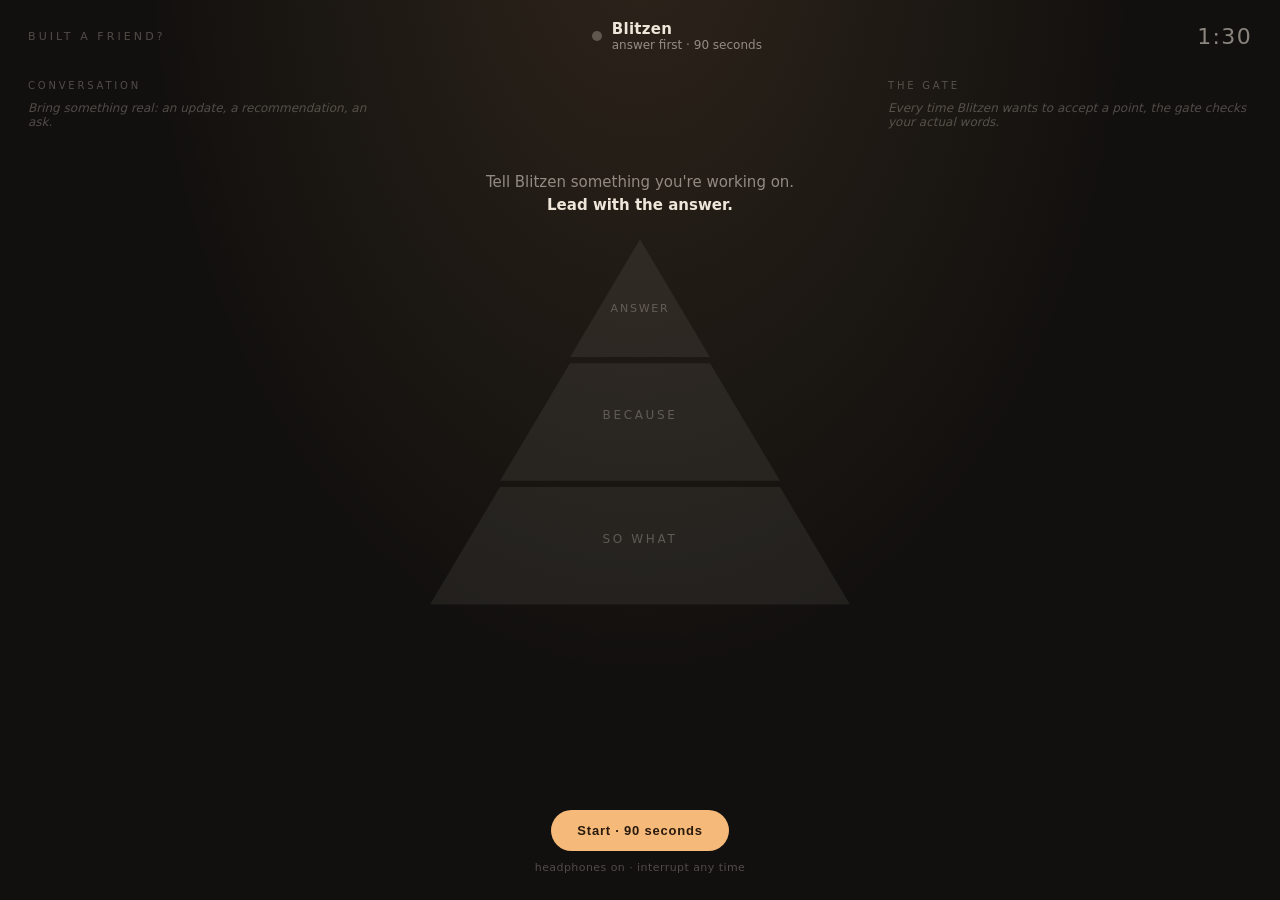
==== sparring/frontend/index.html @ 1c384715 "init with raw structure" ====
<!doctype html>
<html lang="en">
<head>
<meta charset="utf-8" />
<meta name="viewport" content="width=device-width, initial-scale=1" />
<title>devfest-agent · Blitzen</title>
<style>
  :root {
    --bg: #12100e; --panel: rgba(255,248,238,0.035); --line: rgba(239,230,218,0.12);
    --ink: #efe6da; --muted: rgba(239,230,218,0.55); --faint: rgba(239,230,218,0.28);
    --amber: #F5B97A; --amber-deep: #E8935A; --ok: #9cc9a0; --no: #e5887a;
    --tier-off: rgba(239,230,218,0.07); --tier-edge: rgba(239,230,218,0.16);
  }
  * { box-sizing: border-box; }
  html, body { margin: 0; }
  body {
    min-height: 100vh; overflow-x: hidden; color: var(--ink); background:
      radial-gradient(ellipse at 50% -10%, rgba(245,185,122,0.12) 0%, transparent 55%),
      var(--bg);
    font-family: ui-sans-serif, -apple-system, "Segoe UI", Inter, system-ui, sans-serif;
    display: grid; grid-template-rows: auto 1fr auto;
  }

  /* ---------- header ---------- */
  header { display: flex; align-items: center; justify-content: space-between; padding: 20px 28px; }
  .brand { font-size: 11px; letter-spacing: 0.28em; text-transform: uppercase; color: var(--faint); }
  .who { display: flex; align-items: center; gap: 10px; }
  .dot { width: 10px; height: 10px; border-radius: 50%; background: var(--faint); transition: all .25s; }
  .dot.listening { background: var(--ok); box-shadow: 0 0 0 4px rgba(156,201,160,0.15); }
  .dot.speaking { background: var(--amber); box-shadow: 0 0 0 6px rgba(245,185,122,0.18); animation: talk 1s ease-in-out infinite; }
  @keyframes talk { 50% { box-shadow: 0 0 0 10px rgba(245,185,122,0.06); } }
  .who-name { font-size: 15px; font-weight: 600; letter-spacing: 0.02em; }
  .who-role { font-size: 12px; color: var(--muted); }
  .clock { font-variant-numeric: tabular-nums; font-size: 22px; font-weight: 300; letter-spacing: 0.06em; color: var(--muted); min-width: 64px; text-align: right; }
  .clock.low { color: var(--no); }

  /* ---------- main ---------- */
  main { display: grid; grid-template-columns: 1fr minmax(320px, 440px) 1fr; gap: 28px; padding: 8px 28px; align-items: center; }
  .side { align-self: stretch; display: flex; flex-direction: column; gap: 10px; min-height: 0; max-height: 62vh; }
  .side-title { font-size: 10px; letter-spacing: 0.28em; text-transform: uppercase; color: var(--faint); }

  .center { display: flex; flex-direction: column; align-items: center; gap: 22px; }
  .prompt { text-align: center; font-size: 15px; line-height: 1.5; color: var(--muted); max-width: 400px; min-height: 46px; }
  .prompt b { color: var(--ink); font-weight: 600; }

  /* the pyramid: one triangle cut into three tiers */
  .pyramid { width: 100%; max-width: 420px; aspect-ratio: 1.15 / 1; display: grid; grid-template-rows: 1fr 1fr 1fr; gap: 6px; }
  .tier { position: relative; display: flex; align-items: flex-end; justify-content: center; padding-bottom: 14%;
    background: var(--tier-off); transition: background .6s ease, filter .6s ease; }
  .tier::after { content: ""; position: absolute; inset: 0; background: var(--tier-edge); clip-path: inherit; opacity: 0; }
  .tier.t1 { clip-path: polygon(50% 0%, 66.67% 100%, 33.33% 100%); padding-bottom: 10%; }
  .tier.t2 { clip-path: polygon(33.33% 0, 66.67% 0, 83.33% 100%, 16.67% 100%); }
  .tier.t3 { clip-path: polygon(16.67% 0, 83.33% 0, 100% 100%, 0% 100%); }
  .tier .lbl { position: relative; z-index: 1; font-size: 12px; letter-spacing: 0.22em; text-transform: uppercase; color: var(--faint); transition: color .4s; }
  .tier.t1 .lbl { font-size: 11px; letter-spacing: 0.16em; }
  .tier.current { background: rgba(245,185,122,0.12); }
  .tier.current .lbl { color: var(--amber); }
  .tier.landed { background: linear-gradient(180deg, var(--amber), var(--amber-deep)); }
  .tier.landed .lbl { color: #2a1a0c; font-weight: 600; }
  .tier.shake { animation: shake .45s; }
  @keyframes shake { 20%,60% { transform: translateX(-5px); } 40%,80% { transform: translateX(5px); } }

  .quotes { width: 100%; max-width: 420px; display: flex; flex-direction: column; gap: 6px; min-height: 66px; }
  .quote { font-size: 13px; line-height: 1.45; color: var(--ink); border-left: 2px solid var(--amber); padding: 2px 0 2px 10px; }
  .quote span { display: block; font-size: 10px; letter-spacing: 0.2em; text-transform: uppercase; color: var(--amber); margin-bottom: 2px; }

  /* transcript + gate log */
  .scroll { overflow-y: auto; display: flex; flex-direction: column; gap: 8px; padding-right: 4px; }
  .line { font-size: 13px; line-height: 1.5; color: var(--muted); }
  .line b { display: block; font-size: 10px; letter-spacing: 0.2em; text-transform: uppercase; font-weight: 500; color: var(--faint); margin-bottom: 1px; }
  .line.persona { color: var(--ink); }
  .line.persona b { color: var(--amber); }
  .act { font-family: ui-monospace, SFMono-Regular, Menlo, monospace; font-size: 11.5px; line-height: 1.5;
    color: var(--muted); border-left: 2px solid var(--ok); padding: 2px 0 2px 10px; word-break: break-word; }
  .act .v { display: block; color: var(--ok); }
  .act.blocked { border-left-color: var(--no); }
  .act.blocked .v { color: var(--no); font-weight: 600; }
  .empty { font-size: 12px; color: var(--faint); font-style: italic; }

  /* ---------- footer ---------- */
  footer { display: flex; flex-direction: column; align-items: center; gap: 10px; padding: 18px 16px 26px; }
  button { background: var(--amber); color: #2a1a0c; border: 0; border-radius: 999px; padding: 13px 26px;
    font-size: 13px; font-weight: 600; letter-spacing: 0.06em; cursor: pointer; transition: transform .15s, opacity .2s; }
  button:hover { transform: translateY(-1px); }
  button:disabled { opacity: 0.55; cursor: default; transform: none; }
  button.ghost { background: transparent; color: var(--ink); border: 1px solid var(--line); }
  .hint { font-size: 11px; color: var(--faint); letter-spacing: 0.04em; }

  /* ---------- end-of-round card ---------- */
  .card-wrap { position: fixed; inset: 0; background: rgba(10,8,7,0.72); backdrop-filter: blur(6px);
    display: none; align-items: center; justify-content: center; padding: 16px; z-index: 10; }
  .card-wrap.show { display: flex; }
  .card { width: 100%; max-width: 520px; background: #1b1714; border: 1px solid var(--line); border-radius: 18px; padding: 28px; }
  .card h2 { margin: 0 0 4px; font-size: 20px; font-weight: 600; }
  .card .sub { color: var(--muted); font-size: 13px; margin-bottom: 20px; }
  .stats { display: grid; grid-template-columns: 1fr 1fr; gap: 12px; margin-bottom: 18px; }
  .stat { background: var(--panel); border: 1px solid var(--line); border-radius: 12px; padding: 14px; }
  .stat .n { font-size: 26px; font-weight: 600; font-variant-numeric: tabular-nums; }
  .stat .k { font-size: 11px; color: var(--muted); letter-spacing: 0.06em; margin-top: 2px; }
  .card .row { font-size: 13px; line-height: 1.5; margin: 10px 0; }
  .card .row span { display: block; font-size: 10px; letter-spacing: 0.2em; text-transform: uppercase; color: var(--faint); margin-bottom: 2px; }
  .card .fix span { color: var(--no); }
  .card .good span { color: var(--ok); }
  .card .actions { display: flex; gap: 10px; margin-top: 22px; }

  main > * { min-width: 0; }
  @media (max-width: 980px) {
    main { grid-template-columns: minmax(0, 1fr); padding: 8px 16px; }
    .brand { display: none; }
    .center { order: -1; }
    .side { max-height: 30vh; }
    header { padding: 16px; }
  }
</style>
</head>
<body>
  <header>
    <div class="brand">built a friend?</div>
    <div class="who">
      <div id="dot" class="dot"></div>
      <div><div class="who-name">Blitzen</div><div class="who-role">answer first · 90 seconds</div></div>
    </div>
    <div id="clock" class="clock">1:30</div>
  </header>

  <main>
    <section class="side">
      <div class="side-title">conversation</div>
      <div id="transcript" class="scroll"><div class="empty">Bring something real: an update, a recommendation, an ask.</div></div>
    </section>

    <section class="center">
      <div id="prompt" class="prompt">Tell Blitzen something you're working on.<br><b>Lead with the answer.</b></div>
      <div class="pyramid" id="pyramid">
        <div class="tier t1" id="tier-answer"><span class="lbl">Answer</span></div>
        <div class="tier t2" id="tier-because"><span class="lbl">Because</span></div>
        <div class="tier t3" id="tier-so_what"><span class="lbl">So what</span></div>
      </div>
      <div class="quotes" id="quotes"></div>
    </section>

    <section class="side">
      <div class="side-title">the gate</div>
      <div id="actionlog" class="scroll"><div class="empty">Every time Blitzen wants to accept a point, the gate checks your actual words.</div></div>
    </section>
  </main>

  <footer>
    <button id="talk">Start · 90 seconds</button>
    <div class="hint">headphones on · interrupt any time</div>
  </footer>

  <div class="card-wrap" id="card">
    <div class="card">
      <h2 id="card-title">Round over</h2>
      <div class="sub" id="card-sub"></div>
      <div class="stats">
        <div class="stat"><div class="n" id="stat-tiers">0/3</div><div class="k">pyramid landed</div></div>
        <div class="stat"><div class="n" id="stat-answer">—</div><div class="k">time to your answer</div></div>
      </div>
      <div class="row good" id="card-good"></div>
      <div class="row fix" id="card-fix"></div>
      <div class="actions">
        <button id="again">Go again</button>
        <button class="ghost" id="close">See the conversation</button>
      </div>
    </div>
  </div>

  <script src="/main.js"></script>
</body>
</html>
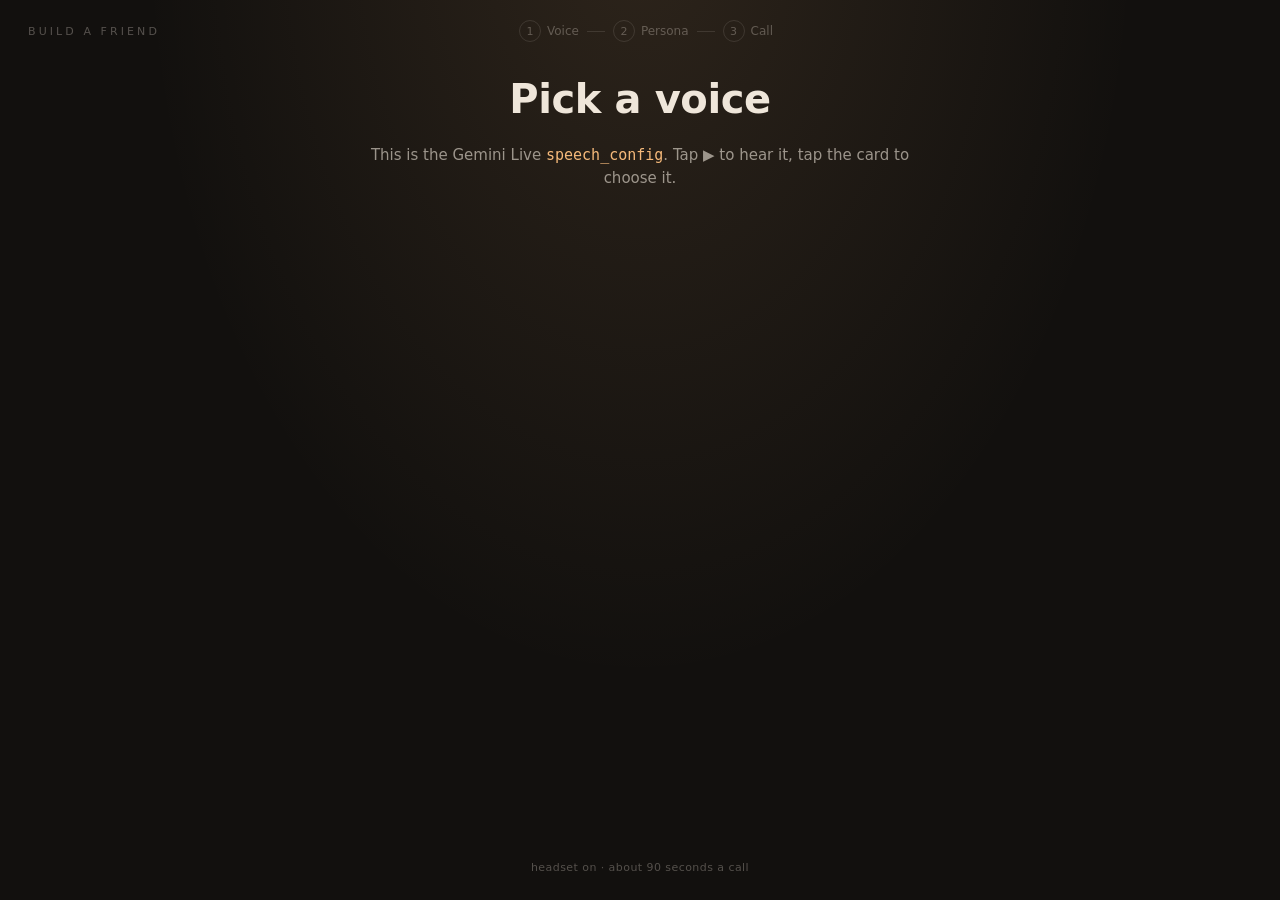
==== commit 68a414e5: "Rework into the Build A Friend booth flow: voice, persona, phone call with tools - personas.py: voic" ====
--- a/sparring/frontend/index.html
+++ b/sparring/frontend/index.html
@@ -3,51 +3,93 @@
 <head>
 <meta charset="utf-8" />
 <meta name="viewport" content="width=device-width, initial-scale=1" />
-<title>devfest-agent · Blitzen</title>
+<title>Build A Friend</title>
 <style>
   :root {
-    --bg: #12100e; --panel: rgba(255,248,238,0.035); --line: rgba(239,230,218,0.12);
-    --ink: #efe6da; --muted: rgba(239,230,218,0.55); --faint: rgba(239,230,218,0.28);
-    --amber: #F5B97A; --amber-deep: #E8935A; --ok: #9cc9a0; --no: #e5887a;
+    --bg: #12100e; --panel: rgba(255,248,238,0.035); --panel-hi: rgba(255,248,238,0.07);
+    --line: rgba(239,230,218,0.12); --line-hi: rgba(245,185,122,0.55);
+    --ink: #efe6da; --muted: rgba(239,230,218,0.6); --faint: rgba(239,230,218,0.3);
+    --amber: #F5B97A; --amber-deep: #E8935A; --ok: #9cc9a0; --no: #e5887a; --sky: #8fb8e0;
     --tier-off: rgba(239,230,218,0.07); --tier-edge: rgba(239,230,218,0.16);
   }
   * { box-sizing: border-box; }
   html, body { margin: 0; }
   body {
     min-height: 100vh; overflow-x: hidden; color: var(--ink); background:
-      radial-gradient(ellipse at 50% -10%, rgba(245,185,122,0.12) 0%, transparent 55%),
-      var(--bg);
+      radial-gradient(ellipse at 50% -10%, rgba(245,185,122,0.12) 0%, transparent 55%), var(--bg);
     font-family: ui-sans-serif, -apple-system, "Segoe UI", Inter, system-ui, sans-serif;
     display: grid; grid-template-rows: auto 1fr auto;
   }
+  [hidden] { display: none !important; }
 
   /* ---------- header ---------- */
-  header { display: flex; align-items: center; justify-content: space-between; padding: 20px 28px; }
-  .brand { font-size: 11px; letter-spacing: 0.28em; text-transform: uppercase; color: var(--faint); }
-  .who { display: flex; align-items: center; gap: 10px; }
-  .dot { width: 10px; height: 10px; border-radius: 50%; background: var(--faint); transition: all .25s; }
-  .dot.listening { background: var(--ok); box-shadow: 0 0 0 4px rgba(156,201,160,0.15); }
-  .dot.speaking { background: var(--amber); box-shadow: 0 0 0 6px rgba(245,185,122,0.18); animation: talk 1s ease-in-out infinite; }
-  @keyframes talk { 50% { box-shadow: 0 0 0 10px rgba(245,185,122,0.06); } }
-  .who-name { font-size: 15px; font-weight: 600; letter-spacing: 0.02em; }
-  .who-role { font-size: 12px; color: var(--muted); }
-  .clock { font-variant-numeric: tabular-nums; font-size: 22px; font-weight: 300; letter-spacing: 0.06em; color: var(--muted); min-width: 64px; text-align: right; }
+  header { display: flex; align-items: center; justify-content: space-between; gap: 16px; padding: 20px 28px; }
+  .brand { font-size: 11px; letter-spacing: 0.28em; text-transform: uppercase; color: var(--faint); min-width: 120px; }
+  .steps { display: flex; gap: 8px; align-items: center; font-size: 12px; color: var(--faint); }
+  .steps .s { display: flex; align-items: center; gap: 6px; }
+  .steps .n { width: 22px; height: 22px; border-radius: 50%; border: 1px solid var(--line); display: grid; place-items: center; font-size: 11px; }
+  .steps .s.on { color: var(--ink); } .steps .s.on .n { background: var(--amber); color: #2a1a0c; border-color: var(--amber); font-weight: 600; }
+  .steps .s.done .n { border-color: var(--amber); color: var(--amber); }
+  .steps .sep { width: 18px; height: 1px; background: var(--line); }
+  .clock { font-variant-numeric: tabular-nums; font-size: 22px; font-weight: 300; letter-spacing: 0.06em; color: var(--muted); min-width: 120px; text-align: right; }
   .clock.low { color: var(--no); }
 
-  /* ---------- main ---------- */
-  main { display: grid; grid-template-columns: 1fr minmax(320px, 440px) 1fr; gap: 28px; padding: 8px 28px; align-items: center; }
+  main { padding: 8px 28px; min-width: 0; }
+  .screen { max-width: 1100px; margin: 0 auto; display: flex; flex-direction: column; align-items: center; gap: 22px; }
+  h1 { margin: 6px 0 0; font-size: clamp(26px, 4vw, 40px); font-weight: 600; letter-spacing: -0.01em; text-align: center; }
+  .lede { margin: 0; color: var(--muted); font-size: 15px; text-align: center; max-width: 560px; line-height: 1.5; }
+  .lede code { color: var(--amber); }
+
+  /* ---------- picker cards ---------- */
+  .cards { width: 100%; display: grid; grid-template-columns: repeat(auto-fit, minmax(220px, 1fr)); gap: 16px; }
+  .pick { position: relative; text-align: left; background: var(--panel); color: var(--ink); border: 1px solid var(--line);
+    border-radius: 18px; padding: 22px; cursor: pointer; display: flex; flex-direction: column; gap: 8px;
+    font: inherit; transition: border-color .2s, background .2s, transform .15s; min-height: 170px; }
+  .pick:hover, .pick:focus-visible { border-color: var(--line-hi); background: var(--panel-hi); transform: translateY(-2px); outline: none; }
+  .pick .emoji { font-size: 34px; line-height: 1; }
+  .pick .t { font-size: 19px; font-weight: 600; }
+  .pick .d { font-size: 14px; color: var(--muted); line-height: 1.45; }
+  .pick .tag { margin-top: auto; font-family: ui-monospace, SFMono-Regular, Menlo, monospace; font-size: 11.5px; color: var(--amber); }
+  .pick.free { border-style: dashed; }
+  .play { display: grid; place-items: center; cursor: pointer; position: absolute; top: 16px; right: 16px; width: 38px; height: 38px; padding: 0; border-radius: 50%;
+    background: transparent; color: var(--amber); border: 1px solid var(--line); font-size: 14px; }
+  .play:hover { border-color: var(--amber); }
+  .play.on { background: var(--amber); color: #2a1a0c; }
+  .back { background: transparent; color: var(--muted); border: 0; padding: 6px 10px; font-size: 13px; }
+
+  /* ---------- the phone ---------- */
+  .ring { display: flex; flex-direction: column; align-items: center; gap: 26px; padding-top: 4vh; }
+  .phone { width: 180px; height: 180px; border-radius: 50%; display: grid; place-items: center; font-size: 76px;
+    background: radial-gradient(circle, rgba(245,185,122,0.22), rgba(245,185,122,0.05)); border: 1px solid var(--line-hi);
+    animation: ringing 1.2s ease-in-out infinite; }
+  @keyframes ringing { 0%,100% { transform: rotate(0); box-shadow: 0 0 0 0 rgba(245,185,122,0.35); }
+    10% { transform: rotate(-12deg); } 20% { transform: rotate(12deg); } 30% { transform: rotate(-8deg); } 40% { transform: rotate(0); box-shadow: 0 0 0 26px rgba(245,185,122,0); } }
+  .caller { text-align: center; }
+  .caller .t { font-size: 26px; font-weight: 600; }
+  .caller .d { color: var(--muted); font-size: 14px; margin-top: 6px; }
+  .big { font-size: 18px; padding: 18px 40px; }
+
+  /* ---------- live call ---------- */
+  .call { width: 100%; display: grid; grid-template-columns: 1fr minmax(300px, 420px) 1fr; gap: 28px; align-items: center; }
+  .call > * { min-width: 0; }
   .side { align-self: stretch; display: flex; flex-direction: column; gap: 10px; min-height: 0; max-height: 62vh; }
   .side-title { font-size: 10px; letter-spacing: 0.28em; text-transform: uppercase; color: var(--faint); }
-
-  .center { display: flex; flex-direction: column; align-items: center; gap: 22px; }
-  .prompt { text-align: center; font-size: 15px; line-height: 1.5; color: var(--muted); max-width: 400px; min-height: 46px; }
+  .center { display: flex; flex-direction: column; align-items: center; gap: 18px; }
+  .avatar { position: relative; width: 150px; height: 150px; border-radius: 50%; display: grid; place-items: center; font-size: 64px;
+    background: var(--panel); border: 1px solid var(--line); transition: box-shadow .25s, border-color .25s; }
+  .avatar.listening { border-color: rgba(156,201,160,0.6); box-shadow: 0 0 0 6px rgba(156,201,160,0.12); }
+  .avatar.speaking { border-color: var(--amber); animation: talk 1s ease-in-out infinite; }
+  .avatar.thinking { border-color: var(--sky); box-shadow: 0 0 0 8px rgba(143,184,224,0.15); }
+  @keyframes talk { 0%,100% { box-shadow: 0 0 0 6px rgba(245,185,122,0.2); } 50% { box-shadow: 0 0 0 16px rgba(245,185,122,0.05); } }
+  .who-name { font-size: 20px; font-weight: 600; text-align: center; }
+  .who-role { font-size: 13px; color: var(--muted); text-align: center; margin-top: 2px; }
+  .prompt { text-align: center; font-size: 15px; line-height: 1.5; color: var(--muted); max-width: 400px; min-height: 24px; }
   .prompt b { color: var(--ink); font-weight: 600; }
 
-  /* the pyramid: one triangle cut into three tiers */
-  .pyramid { width: 100%; max-width: 420px; aspect-ratio: 1.15 / 1; display: grid; grid-template-rows: 1fr 1fr 1fr; gap: 6px; }
+  /* the pyramid (Blitzen only): one triangle cut into three tiers */
+  .pyramid { width: 100%; max-width: 360px; aspect-ratio: 1.15 / 1; display: grid; grid-template-rows: 1fr 1fr 1fr; gap: 6px; }
   .tier { position: relative; display: flex; align-items: flex-end; justify-content: center; padding-bottom: 14%;
-    background: var(--tier-off); transition: background .6s ease, filter .6s ease; }
-  .tier::after { content: ""; position: absolute; inset: 0; background: var(--tier-edge); clip-path: inherit; opacity: 0; }
+    background: var(--tier-off); transition: background .6s ease; }
   .tier.t1 { clip-path: polygon(50% 0%, 66.67% 100%, 33.33% 100%); padding-bottom: 10%; }
   .tier.t2 { clip-path: polygon(33.33% 0, 66.67% 0, 83.33% 100%, 16.67% 100%); }
   .tier.t3 { clip-path: polygon(16.67% 0, 83.33% 0, 100% 100%, 0% 100%); }
@@ -59,109 +101,177 @@
   .tier.landed .lbl { color: #2a1a0c; font-weight: 600; }
   .tier.shake { animation: shake .45s; }
   @keyframes shake { 20%,60% { transform: translateX(-5px); } 40%,80% { transform: translateX(5px); } }
-
-  .quotes { width: 100%; max-width: 420px; display: flex; flex-direction: column; gap: 6px; min-height: 66px; }
-  .quote { font-size: 13px; line-height: 1.45; color: var(--ink); border-left: 2px solid var(--amber); padding: 2px 0 2px 10px; }
+  .quotes { width: 100%; max-width: 360px; display: flex; flex-direction: column; gap: 6px; }
+  .quote { font-size: 13px; line-height: 1.45; border-left: 2px solid var(--amber); padding: 2px 0 2px 10px; }
   .quote span { display: block; font-size: 10px; letter-spacing: 0.2em; text-transform: uppercase; color: var(--amber); margin-bottom: 2px; }
 
-  /* transcript + gate log */
+  /* transcript + superpower log */
   .scroll { overflow-y: auto; display: flex; flex-direction: column; gap: 8px; padding-right: 4px; }
-  .line { font-size: 13px; line-height: 1.5; color: var(--muted); }
+  .line { font-size: 13.5px; line-height: 1.5; color: var(--muted); }
   .line b { display: block; font-size: 10px; letter-spacing: 0.2em; text-transform: uppercase; font-weight: 500; color: var(--faint); margin-bottom: 1px; }
   .line.persona { color: var(--ink); }
   .line.persona b { color: var(--amber); }
-  .act { font-family: ui-monospace, SFMono-Regular, Menlo, monospace; font-size: 11.5px; line-height: 1.5;
-    color: var(--muted); border-left: 2px solid var(--ok); padding: 2px 0 2px 10px; word-break: break-word; }
-  .act .v { display: block; color: var(--ok); }
-  .act.blocked { border-left-color: var(--no); }
-  .act.blocked .v { color: var(--no); font-weight: 600; }
-  .empty { font-size: 12px; color: var(--faint); font-style: italic; }
+  .act { background: var(--panel); border: 1px solid var(--line); border-left: 3px solid var(--sky); border-radius: 10px; padding: 10px 12px;
+    font-size: 13px; line-height: 1.45; animation: pop .35s ease; word-break: break-word; }
+  @keyframes pop { from { transform: translateY(6px); opacity: 0; } }
+  .act .h { display: flex; align-items: center; gap: 8px; font-weight: 600; }
+  .act .fn { margin-left: auto; font-family: ui-monospace, SFMono-Regular, Menlo, monospace; font-size: 10.5px; color: var(--faint); font-weight: 400; }
+  .act .q { color: var(--muted); margin-top: 4px; }
+  .act .r { margin-top: 6px; color: var(--ink); }
+  .act .r.pending { color: var(--faint); font-style: italic; }
+  .act.card-act { border-left-color: var(--amber); }
+  .act.ok { border-left-color: var(--ok); } .act.ok .v { color: var(--ok); }
+  .act.blocked { border-left-color: var(--no); } .act.blocked .v { color: var(--no); font-weight: 600; }
+  .empty { font-size: 12.5px; color: var(--faint); font-style: italic; line-height: 1.5; }
 
   /* ---------- footer ---------- */
   footer { display: flex; flex-direction: column; align-items: center; gap: 10px; padding: 18px 16px 26px; }
   button { background: var(--amber); color: #2a1a0c; border: 0; border-radius: 999px; padding: 13px 26px;
-    font-size: 13px; font-weight: 600; letter-spacing: 0.06em; cursor: pointer; transition: transform .15s, opacity .2s; }
+    font-size: 13px; font-weight: 600; letter-spacing: 0.06em; cursor: pointer; transition: transform .15s, opacity .2s; font-family: inherit; }
   button:hover { transform: translateY(-1px); }
   button:disabled { opacity: 0.55; cursor: default; transform: none; }
   button.ghost { background: transparent; color: var(--ink); border: 1px solid var(--line); }
-  .hint { font-size: 11px; color: var(--faint); letter-spacing: 0.04em; }
-
-  /* ---------- end-of-round card ---------- */
-  .card-wrap { position: fixed; inset: 0; background: rgba(10,8,7,0.72); backdrop-filter: blur(6px);
+  button.hang { background: var(--no); color: #2a0f0c; }
+  .hint { font-size: 11px; color: var(--faint); letter-spacing: 0.04em; text-align: center; }
+
+  /* ---------- setup (?setup=1): pick the USB handset ---------- */
+  .setup { width: 100%; max-width: 640px; display: grid; grid-template-columns: auto 1fr; gap: 10px 14px; align-items: center;
+    background: var(--panel); border: 1px dashed var(--line); border-radius: 14px; padding: 16px; font-size: 13px; color: var(--muted); }
+  .setup select { width: 100%; background: #1b1714; color: var(--ink); border: 1px solid var(--line); border-radius: 8px; padding: 8px; font: inherit; }
+  .setup .row-full { grid-column: 1 / -1; display: flex; gap: 10px; align-items: center; }
+
+  /* ---------- end card ---------- */
+  .card-wrap { position: fixed; inset: 0; background: rgba(10,8,7,0.75); backdrop-filter: blur(6px);
     display: none; align-items: center; justify-content: center; padding: 16px; z-index: 10; }
   .card-wrap.show { display: flex; }
-  .card { width: 100%; max-width: 520px; background: #1b1714; border: 1px solid var(--line); border-radius: 18px; padding: 28px; }
+  .card { width: 100%; max-width: 520px; max-height: calc(100vh - 32px); overflow-y: auto; background: #1b1714; border: 1px solid var(--line); border-radius: 20px; padding: 28px; }
+  .friend { border-radius: 16px; padding: 24px; margin-bottom: 18px; color: #2a1a0c;
+    background: linear-gradient(140deg, #F8CB95, var(--amber) 45%, var(--amber-deep)); position: relative; overflow: hidden; }
+  .friend::after { content: ""; position: absolute; right: -40px; top: -40px; width: 160px; height: 160px; border-radius: 50%; background: rgba(255,255,255,0.18); }
+  .friend .k { font-size: 10px; letter-spacing: 0.26em; text-transform: uppercase; opacity: 0.7; }
+  .friend .name { font-size: 28px; font-weight: 700; margin: 6px 0 12px; letter-spacing: -0.01em; }
+  .friend .catch { font-size: 17px; font-style: italic; line-height: 1.4; }
+  .friend .verdict { margin-top: 14px; font-size: 14px; font-weight: 600; }
+  .friend .by { margin-top: 16px; font-size: 11px; opacity: 0.75; }
   .card h2 { margin: 0 0 4px; font-size: 20px; font-weight: 600; }
-  .card .sub { color: var(--muted); font-size: 13px; margin-bottom: 20px; }
-  .stats { display: grid; grid-template-columns: 1fr 1fr; gap: 12px; margin-bottom: 18px; }
+  .card .sub { color: var(--muted); font-size: 13px; margin-bottom: 16px; }
+  .stats { display: grid; grid-template-columns: 1fr 1fr; gap: 12px; margin-bottom: 14px; }
   .stat { background: var(--panel); border: 1px solid var(--line); border-radius: 12px; padding: 14px; }
   .stat .n { font-size: 26px; font-weight: 600; font-variant-numeric: tabular-nums; }
   .stat .k { font-size: 11px; color: var(--muted); letter-spacing: 0.06em; margin-top: 2px; }
   .card .row { font-size: 13px; line-height: 1.5; margin: 10px 0; }
   .card .row span { display: block; font-size: 10px; letter-spacing: 0.2em; text-transform: uppercase; color: var(--faint); margin-bottom: 2px; }
-  .card .fix span { color: var(--no); }
-  .card .good span { color: var(--ok); }
-  .card .actions { display: flex; gap: 10px; margin-top: 22px; }
-
-  main > * { min-width: 0; }
+  .card .fix span { color: var(--no); } .card .good span { color: var(--ok); }
+  .card .actions { display: flex; gap: 10px; margin-top: 20px; flex-wrap: wrap; }
+  .toast { position: fixed; left: 50%; bottom: 96px; transform: translateX(-50%); background: #1b1714; border: 1px solid var(--line-hi);
+    border-radius: 12px; padding: 10px 16px; font-size: 13px; z-index: 5; animation: pop .35s ease; max-width: calc(100vw - 32px); }
+
   @media (max-width: 980px) {
-    main { grid-template-columns: minmax(0, 1fr); padding: 8px 16px; }
-    .brand { display: none; }
+    header { padding: 16px; }
+    .brand, .steps .t { display: none; }
+    main { padding: 8px 16px; }
+    .call { grid-template-columns: minmax(0, 1fr); }
     .center { order: -1; }
-    .side { max-height: 30vh; }
-    header { padding: 16px; }
+    .side { max-height: 32vh; }
   }
 </style>
 </head>
 <body>
   <header>
-    <div class="brand">built a friend?</div>
-    <div class="who">
-      <div id="dot" class="dot"></div>
-      <div><div class="who-name">Blitzen</div><div class="who-role">answer first · 90 seconds</div></div>
+    <div class="brand">build a friend</div>
+    <div class="steps" id="steps">
+      <div class="s" data-step="voice"><span class="n">1</span><span class="t">Voice</span></div><div class="sep"></div>
+      <div class="s" data-step="persona"><span class="n">2</span><span class="t">Persona</span></div><div class="sep"></div>
+      <div class="s" data-step="call"><span class="n">3</span><span class="t">Call</span></div>
     </div>
-    <div id="clock" class="clock">1:30</div>
+    <div id="clock" class="clock"></div>
   </header>
 
   <main>
-    <section class="side">
-      <div class="side-title">conversation</div>
-      <div id="transcript" class="scroll"><div class="empty">Bring something real: an update, a recommendation, an ask.</div></div>
-    </section>
-
-    <section class="center">
-      <div id="prompt" class="prompt">Tell Blitzen something you're working on.<br><b>Lead with the answer.</b></div>
-      <div class="pyramid" id="pyramid">
-        <div class="tier t1" id="tier-answer"><span class="lbl">Answer</span></div>
-        <div class="tier t2" id="tier-because"><span class="lbl">Because</span></div>
-        <div class="tier t3" id="tier-so_what"><span class="lbl">So what</span></div>
-      </div>
-      <div class="quotes" id="quotes"></div>
-    </section>
-
-    <section class="side">
-      <div class="side-title">the gate</div>
-      <div id="actionlog" class="scroll"><div class="empty">Every time Blitzen wants to accept a point, the gate checks your actual words.</div></div>
+    <!-- Station 1: voice -->
+    <section class="screen" id="s-voice">
+      <h1>Pick a voice</h1>
+      <p class="lede">This is the Gemini Live <code>speech_config</code>. Tap ▶ to hear it, tap the card to choose it.</p>
+      <div class="cards" id="voice-cards"></div>
+      <div class="setup" id="setup" hidden>
+        <label for="mic">Microphone</label><select id="mic"></select>
+        <label for="speaker">Speaker</label><select id="speaker"></select>
+        <div class="row-full"><button class="ghost" id="test-ring">Test ring</button><span id="setup-note"></span></div>
+      </div>
+    </section>
+
+    <!-- Station 2: persona -->
+    <section class="screen" id="s-persona" hidden>
+      <h1>Pick a persona</h1>
+      <p class="lede">This is the agent's <code>instruction</code>. Every persona gets the same superpowers:
+        <code>know_it_all</code>, <code>math_whiz</code> and <code>make_friend_card</code>.</p>
+      <div class="cards" id="persona-cards"></div>
+      <button class="back" id="back-voice">← change voice</button>
+    </section>
+
+    <!-- Station 3: the phone -->
+    <section class="screen" id="s-ring" hidden>
+      <div class="ring">
+        <div class="phone">📞</div>
+        <div class="caller"><div class="t" id="caller-name"></div><div class="d" id="caller-sub"></div></div>
+        <button class="big" id="pickup">Pick up</button>
+        <div class="hint">pick up the handset, then press <b>Pick up</b> (or Space)</div>
+        <button class="back" id="back-persona">← change persona</button>
+      </div>
+    </section>
+
+    <section class="screen" id="s-call" hidden>
+      <div class="call">
+        <section class="side">
+          <div class="side-title">conversation</div>
+          <div id="transcript" class="scroll"><div class="empty">Say hi. Interrupt any time, just like a real call.</div></div>
+        </section>
+        <section class="center">
+          <div class="avatar" id="avatar"></div>
+          <div><div class="who-name" id="who-name"></div><div class="who-role" id="who-role"></div></div>
+          <div id="prompt" class="prompt"></div>
+          <div class="pyramid" id="pyramid" hidden>
+            <div class="tier t1" id="tier-answer"><span class="lbl">Answer</span></div>
+            <div class="tier t2" id="tier-because"><span class="lbl">Because</span></div>
+            <div class="tier t3" id="tier-so_what"><span class="lbl">So what</span></div>
+          </div>
+          <div class="quotes" id="quotes" hidden></div>
+        </section>
+        <section class="side">
+          <div class="side-title">superpowers · tool calls</div>
+          <div id="actionlog" class="scroll"><div class="empty">When your friend decides to use a superpower, the ADK tool call shows up here.</div></div>
+        </section>
+      </div>
     </section>
   </main>
 
   <footer>
-    <button id="talk">Start · 90 seconds</button>
-    <div class="hint">headphones on · interrupt any time</div>
+    <button class="hang" id="hangup" hidden>Hang up</button>
+    <div class="hint" id="foot-hint">headset on · about 90 seconds a call</div>
   </footer>
 
   <div class="card-wrap" id="card">
     <div class="card">
-      <h2 id="card-title">Round over</h2>
+      <div class="friend" id="friend-card" hidden>
+        <div class="k">friend card · devfest 2026</div>
+        <div class="name" id="fc-name"></div>
+        <div class="catch" id="fc-catch"></div>
+        <div class="verdict" id="fc-verdict"></div>
+        <div class="by" id="fc-by"></div>
+      </div>
+      <h2 id="card-title">Call ended</h2>
       <div class="sub" id="card-sub"></div>
-      <div class="stats">
-        <div class="stat"><div class="n" id="stat-tiers">0/3</div><div class="k">pyramid landed</div></div>
-        <div class="stat"><div class="n" id="stat-answer">—</div><div class="k">time to your answer</div></div>
-      </div>
-      <div class="row good" id="card-good"></div>
-      <div class="row fix" id="card-fix"></div>
+      <div id="pyramid-result" hidden>
+        <div class="stats">
+          <div class="stat"><div class="n" id="stat-tiers">0/3</div><div class="k">pyramid landed</div></div>
+          <div class="stat"><div class="n" id="stat-answer">—</div><div class="k">time to your answer</div></div>
+        </div>
+        <div class="row good" id="card-good"></div>
+        <div class="row fix" id="card-fix"></div>
+      </div>
+      <div class="row" id="card-tools"></div>
       <div class="actions">
-        <button id="again">Go again</button>
+        <button id="again">Next visitor</button>
         <button class="ghost" id="close">See the conversation</button>
       </div>
     </div>
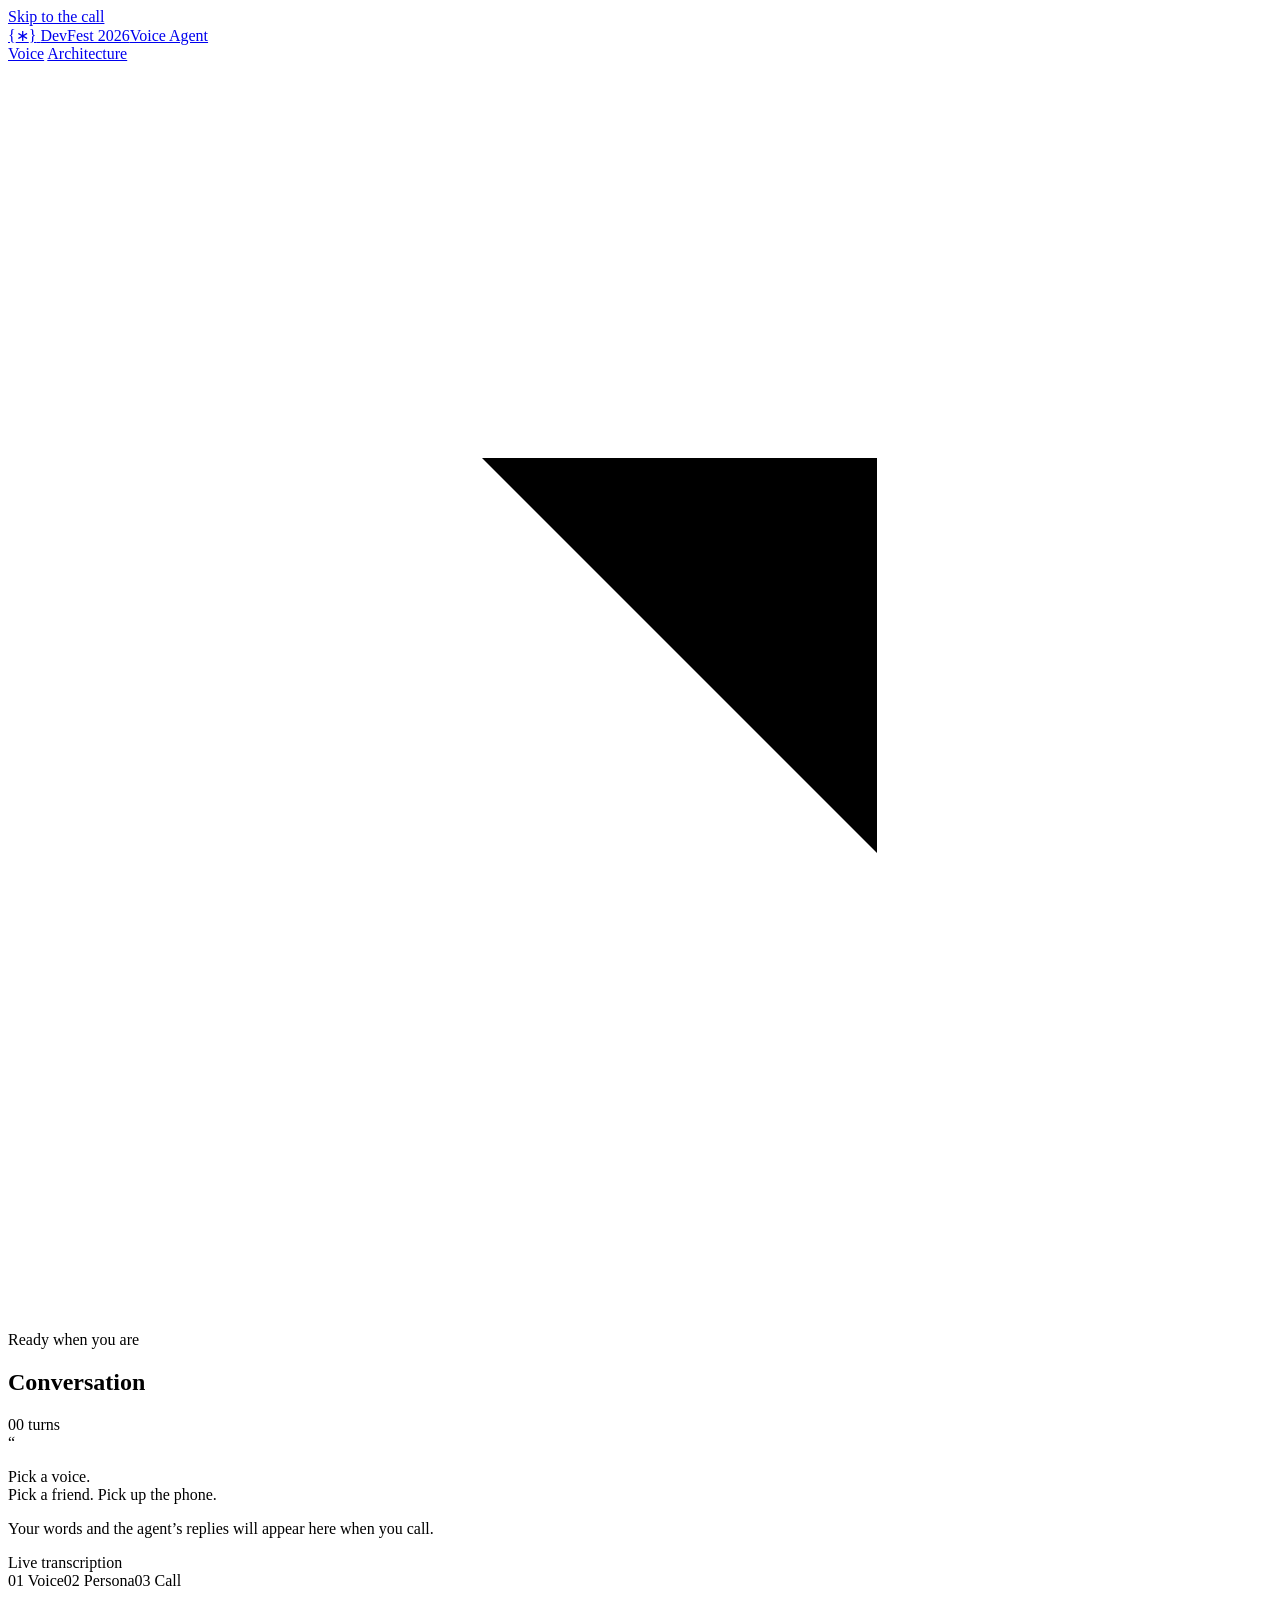
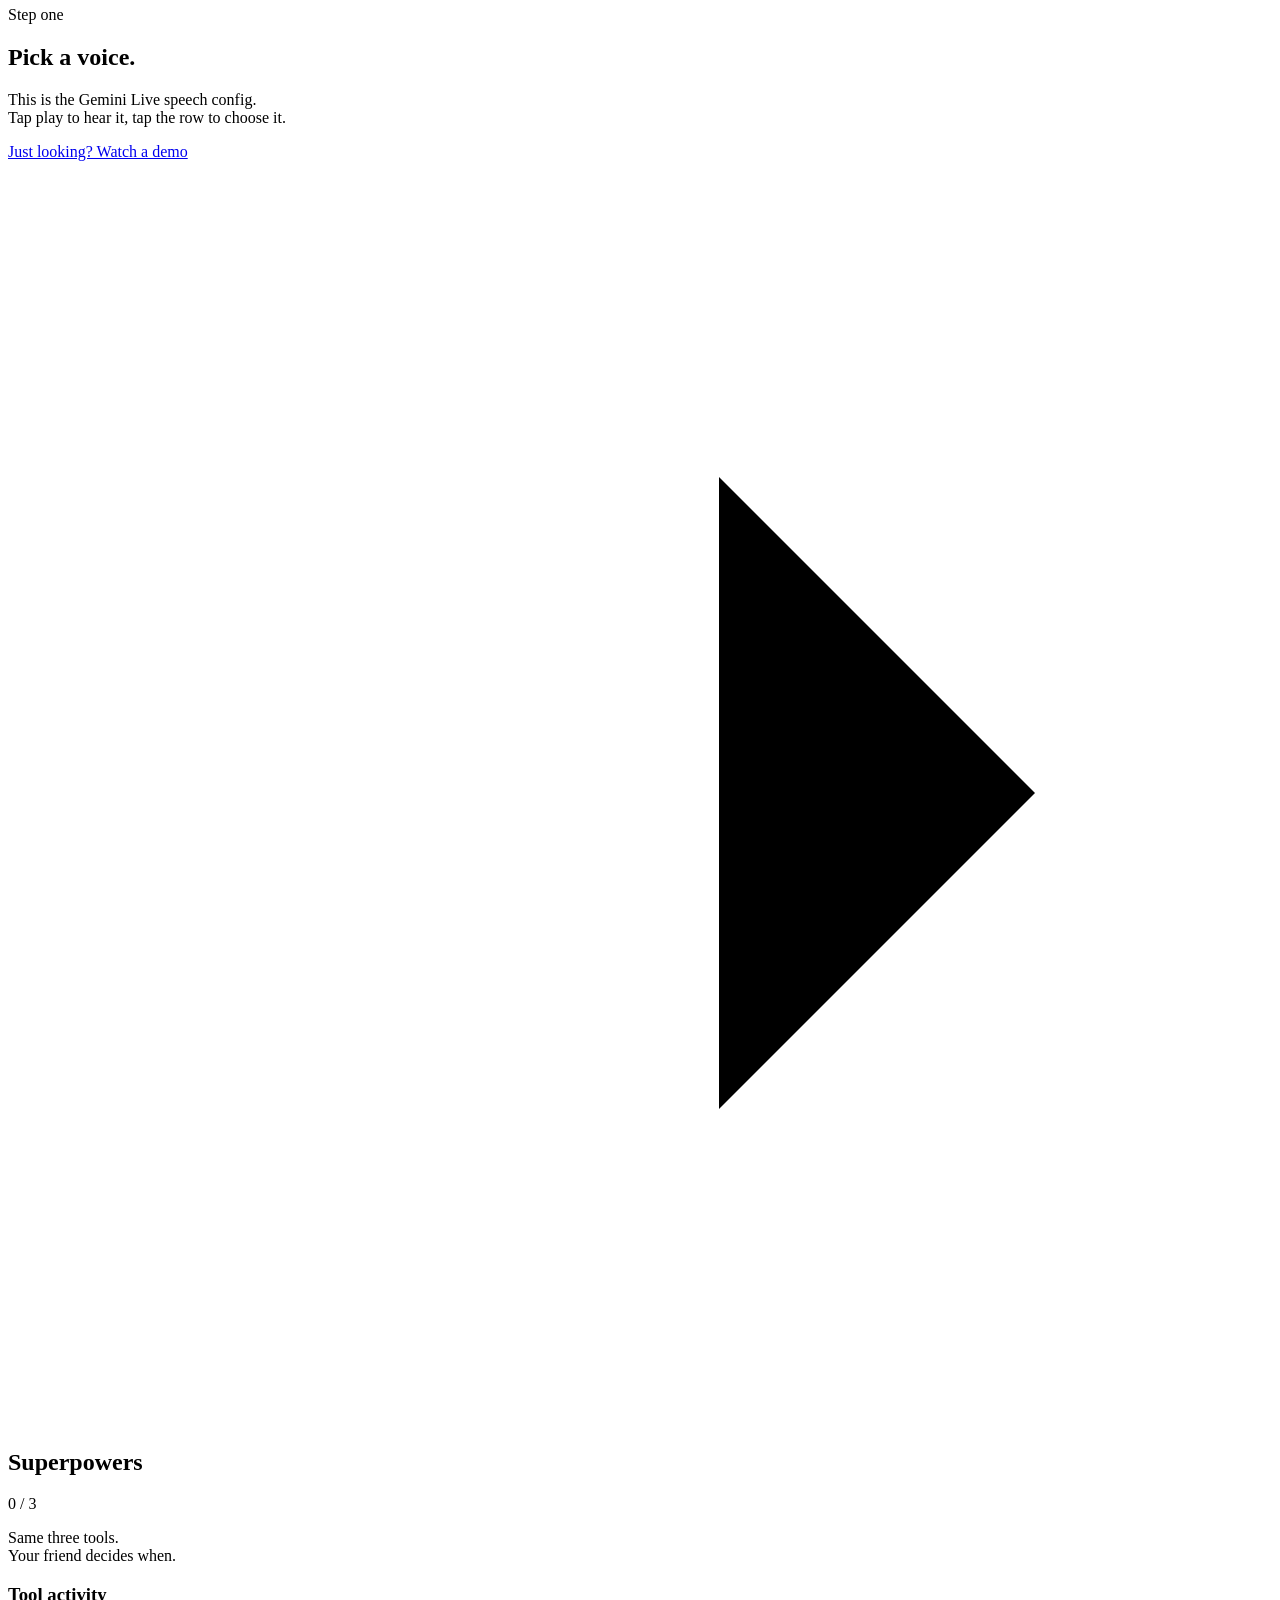
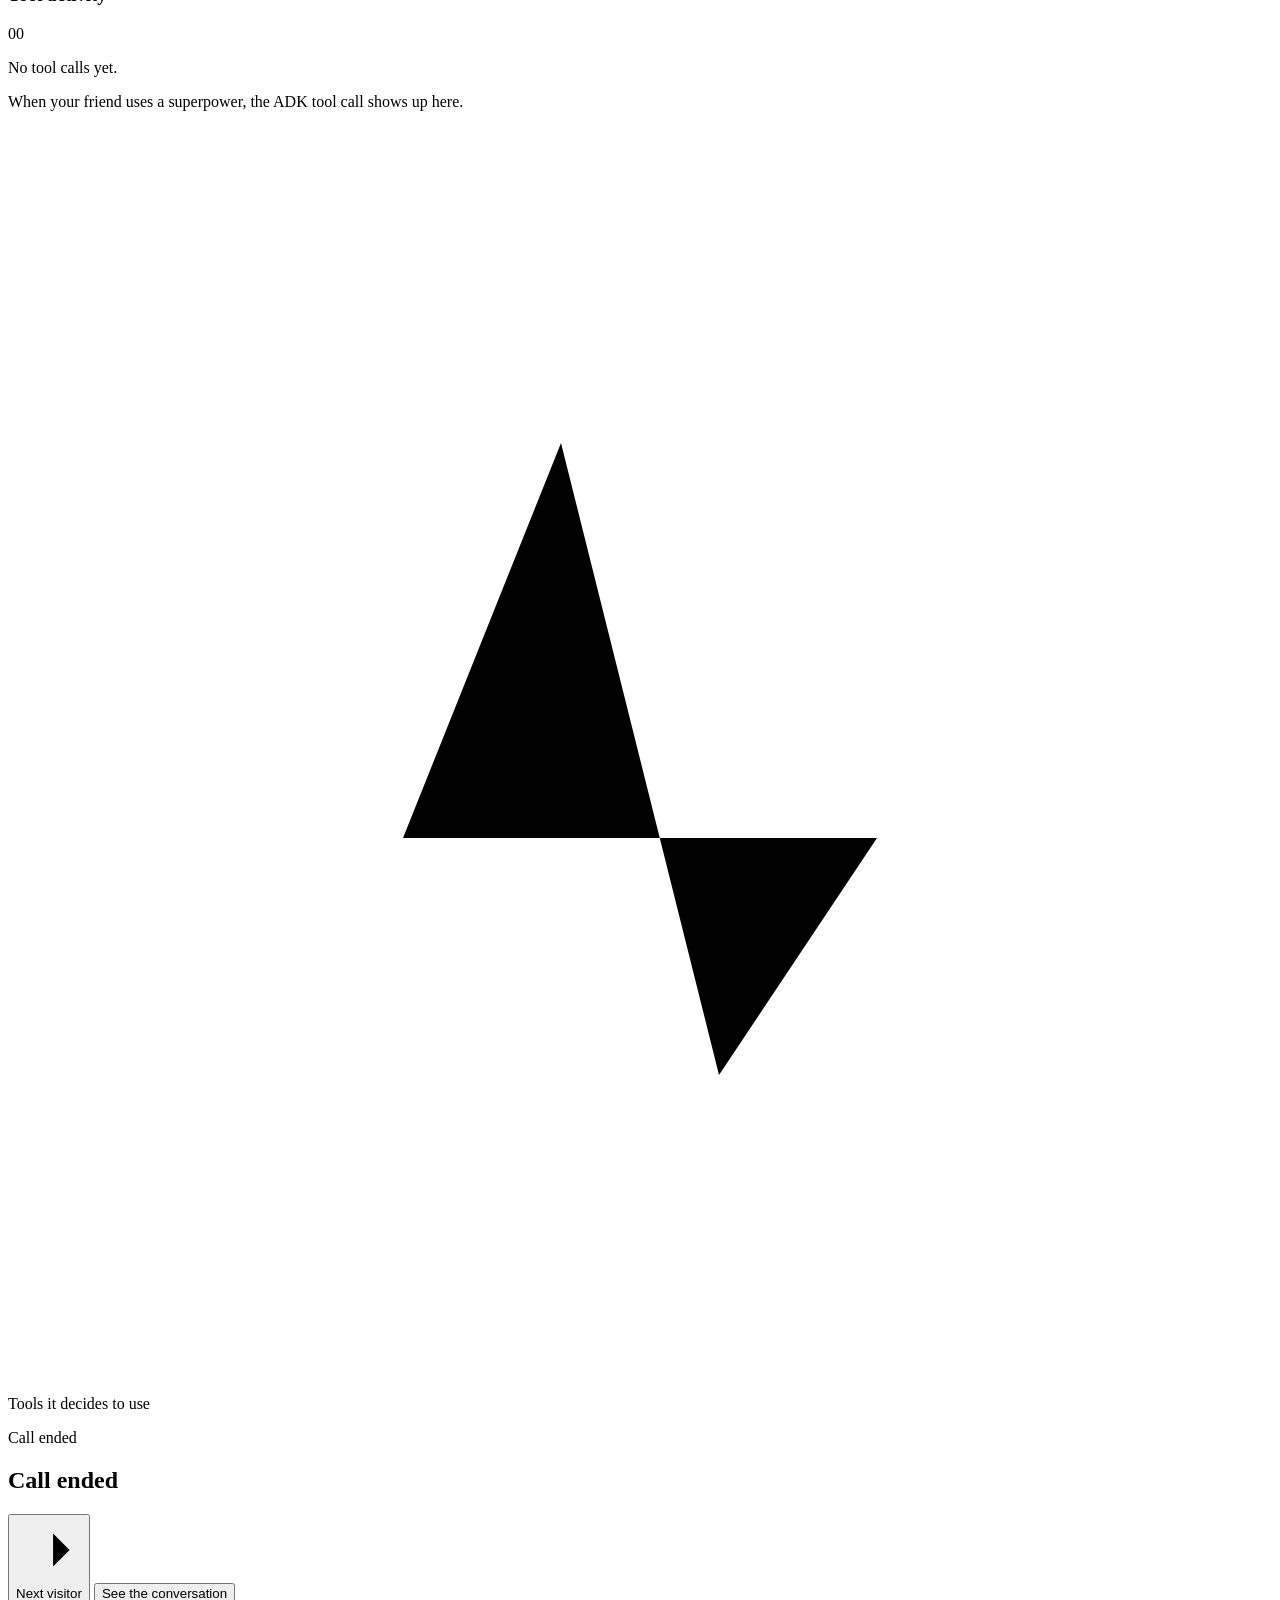
==== commit cc13f9c8: "Restyle the booth in the DevFest cream and maroon look, add the architecture page - index.html + sty" ====
--- a/sparring/frontend/index.html
+++ b/sparring/frontend/index.html
@@ -1,278 +1,168 @@
 <!doctype html>
-<html lang="en">
+<html lang="en" data-motion>
 <head>
 <meta charset="utf-8" />
 <meta name="viewport" content="width=device-width, initial-scale=1" />
-<title>Build A Friend</title>
-<style>
-  :root {
-    --bg: #12100e; --panel: rgba(255,248,238,0.035); --panel-hi: rgba(255,248,238,0.07);
-    --line: rgba(239,230,218,0.12); --line-hi: rgba(245,185,122,0.55);
-    --ink: #efe6da; --muted: rgba(239,230,218,0.6); --faint: rgba(239,230,218,0.3);
-    --amber: #F5B97A; --amber-deep: #E8935A; --ok: #9cc9a0; --no: #e5887a; --sky: #8fb8e0;
-    --tier-off: rgba(239,230,218,0.07); --tier-edge: rgba(239,230,218,0.16);
-  }
-  * { box-sizing: border-box; }
-  html, body { margin: 0; }
-  body {
-    min-height: 100vh; overflow-x: hidden; color: var(--ink); background:
-      radial-gradient(ellipse at 50% -10%, rgba(245,185,122,0.12) 0%, transparent 55%), var(--bg);
-    font-family: ui-sans-serif, -apple-system, "Segoe UI", Inter, system-ui, sans-serif;
-    display: grid; grid-template-rows: auto 1fr auto;
-  }
-  [hidden] { display: none !important; }
-
-  /* ---------- header ---------- */
-  header { display: flex; align-items: center; justify-content: space-between; gap: 16px; padding: 20px 28px; }
-  .brand { font-size: 11px; letter-spacing: 0.28em; text-transform: uppercase; color: var(--faint); min-width: 120px; }
-  .steps { display: flex; gap: 8px; align-items: center; font-size: 12px; color: var(--faint); }
-  .steps .s { display: flex; align-items: center; gap: 6px; }
-  .steps .n { width: 22px; height: 22px; border-radius: 50%; border: 1px solid var(--line); display: grid; place-items: center; font-size: 11px; }
-  .steps .s.on { color: var(--ink); } .steps .s.on .n { background: var(--amber); color: #2a1a0c; border-color: var(--amber); font-weight: 600; }
-  .steps .s.done .n { border-color: var(--amber); color: var(--amber); }
-  .steps .sep { width: 18px; height: 1px; background: var(--line); }
-  .clock { font-variant-numeric: tabular-nums; font-size: 22px; font-weight: 300; letter-spacing: 0.06em; color: var(--muted); min-width: 120px; text-align: right; }
-  .clock.low { color: var(--no); }
-
-  main { padding: 8px 28px; min-width: 0; }
-  .screen { max-width: 1100px; margin: 0 auto; display: flex; flex-direction: column; align-items: center; gap: 22px; }
-  h1 { margin: 6px 0 0; font-size: clamp(26px, 4vw, 40px); font-weight: 600; letter-spacing: -0.01em; text-align: center; }
-  .lede { margin: 0; color: var(--muted); font-size: 15px; text-align: center; max-width: 560px; line-height: 1.5; }
-  .lede code { color: var(--amber); }
-
-  /* ---------- picker cards ---------- */
-  .cards { width: 100%; display: grid; grid-template-columns: repeat(auto-fit, minmax(220px, 1fr)); gap: 16px; }
-  .pick { position: relative; text-align: left; background: var(--panel); color: var(--ink); border: 1px solid var(--line);
-    border-radius: 18px; padding: 22px; cursor: pointer; display: flex; flex-direction: column; gap: 8px;
-    font: inherit; transition: border-color .2s, background .2s, transform .15s; min-height: 170px; }
-  .pick:hover, .pick:focus-visible { border-color: var(--line-hi); background: var(--panel-hi); transform: translateY(-2px); outline: none; }
-  .pick .emoji { font-size: 34px; line-height: 1; }
-  .pick .t { font-size: 19px; font-weight: 600; }
-  .pick .d { font-size: 14px; color: var(--muted); line-height: 1.45; }
-  .pick .tag { margin-top: auto; font-family: ui-monospace, SFMono-Regular, Menlo, monospace; font-size: 11.5px; color: var(--amber); }
-  .pick.free { border-style: dashed; }
-  .play { display: grid; place-items: center; cursor: pointer; position: absolute; top: 16px; right: 16px; width: 38px; height: 38px; padding: 0; border-radius: 50%;
-    background: transparent; color: var(--amber); border: 1px solid var(--line); font-size: 14px; }
-  .play:hover { border-color: var(--amber); }
-  .play.on { background: var(--amber); color: #2a1a0c; }
-  .back { background: transparent; color: var(--muted); border: 0; padding: 6px 10px; font-size: 13px; }
-
-  /* ---------- the phone ---------- */
-  .ring { display: flex; flex-direction: column; align-items: center; gap: 26px; padding-top: 4vh; }
-  .phone { width: 180px; height: 180px; border-radius: 50%; display: grid; place-items: center; font-size: 76px;
-    background: radial-gradient(circle, rgba(245,185,122,0.22), rgba(245,185,122,0.05)); border: 1px solid var(--line-hi);
-    animation: ringing 1.2s ease-in-out infinite; }
-  @keyframes ringing { 0%,100% { transform: rotate(0); box-shadow: 0 0 0 0 rgba(245,185,122,0.35); }
-    10% { transform: rotate(-12deg); } 20% { transform: rotate(12deg); } 30% { transform: rotate(-8deg); } 40% { transform: rotate(0); box-shadow: 0 0 0 26px rgba(245,185,122,0); } }
-  .caller { text-align: center; }
-  .caller .t { font-size: 26px; font-weight: 600; }
-  .caller .d { color: var(--muted); font-size: 14px; margin-top: 6px; }
-  .big { font-size: 18px; padding: 18px 40px; }
-
-  /* ---------- live call ---------- */
-  .call { width: 100%; display: grid; grid-template-columns: 1fr minmax(300px, 420px) 1fr; gap: 28px; align-items: center; }
-  .call > * { min-width: 0; }
-  .side { align-self: stretch; display: flex; flex-direction: column; gap: 10px; min-height: 0; max-height: 62vh; }
-  .side-title { font-size: 10px; letter-spacing: 0.28em; text-transform: uppercase; color: var(--faint); }
-  .center { display: flex; flex-direction: column; align-items: center; gap: 18px; }
-  .avatar { position: relative; width: 150px; height: 150px; border-radius: 50%; display: grid; place-items: center; font-size: 64px;
-    background: var(--panel); border: 1px solid var(--line); transition: box-shadow .25s, border-color .25s; }
-  .avatar.listening { border-color: rgba(156,201,160,0.6); box-shadow: 0 0 0 6px rgba(156,201,160,0.12); }
-  .avatar.speaking { border-color: var(--amber); animation: talk 1s ease-in-out infinite; }
-  .avatar.thinking { border-color: var(--sky); box-shadow: 0 0 0 8px rgba(143,184,224,0.15); }
-  @keyframes talk { 0%,100% { box-shadow: 0 0 0 6px rgba(245,185,122,0.2); } 50% { box-shadow: 0 0 0 16px rgba(245,185,122,0.05); } }
-  .who-name { font-size: 20px; font-weight: 600; text-align: center; }
-  .who-role { font-size: 13px; color: var(--muted); text-align: center; margin-top: 2px; }
-  .prompt { text-align: center; font-size: 15px; line-height: 1.5; color: var(--muted); max-width: 400px; min-height: 24px; }
-  .prompt b { color: var(--ink); font-weight: 600; }
-
-  /* the pyramid (Blitzen only): one triangle cut into three tiers */
-  .pyramid { width: 100%; max-width: 360px; aspect-ratio: 1.15 / 1; display: grid; grid-template-rows: 1fr 1fr 1fr; gap: 6px; }
-  .tier { position: relative; display: flex; align-items: flex-end; justify-content: center; padding-bottom: 14%;
-    background: var(--tier-off); transition: background .6s ease; }
-  .tier.t1 { clip-path: polygon(50% 0%, 66.67% 100%, 33.33% 100%); padding-bottom: 10%; }
-  .tier.t2 { clip-path: polygon(33.33% 0, 66.67% 0, 83.33% 100%, 16.67% 100%); }
-  .tier.t3 { clip-path: polygon(16.67% 0, 83.33% 0, 100% 100%, 0% 100%); }
-  .tier .lbl { position: relative; z-index: 1; font-size: 12px; letter-spacing: 0.22em; text-transform: uppercase; color: var(--faint); transition: color .4s; }
-  .tier.t1 .lbl { font-size: 11px; letter-spacing: 0.16em; }
-  .tier.current { background: rgba(245,185,122,0.12); }
-  .tier.current .lbl { color: var(--amber); }
-  .tier.landed { background: linear-gradient(180deg, var(--amber), var(--amber-deep)); }
-  .tier.landed .lbl { color: #2a1a0c; font-weight: 600; }
-  .tier.shake { animation: shake .45s; }
-  @keyframes shake { 20%,60% { transform: translateX(-5px); } 40%,80% { transform: translateX(5px); } }
-  .quotes { width: 100%; max-width: 360px; display: flex; flex-direction: column; gap: 6px; }
-  .quote { font-size: 13px; line-height: 1.45; border-left: 2px solid var(--amber); padding: 2px 0 2px 10px; }
-  .quote span { display: block; font-size: 10px; letter-spacing: 0.2em; text-transform: uppercase; color: var(--amber); margin-bottom: 2px; }
-
-  /* transcript + superpower log */
-  .scroll { overflow-y: auto; display: flex; flex-direction: column; gap: 8px; padding-right: 4px; }
-  .line { font-size: 13.5px; line-height: 1.5; color: var(--muted); }
-  .line b { display: block; font-size: 10px; letter-spacing: 0.2em; text-transform: uppercase; font-weight: 500; color: var(--faint); margin-bottom: 1px; }
-  .line.persona { color: var(--ink); }
-  .line.persona b { color: var(--amber); }
-  .act { background: var(--panel); border: 1px solid var(--line); border-left: 3px solid var(--sky); border-radius: 10px; padding: 10px 12px;
-    font-size: 13px; line-height: 1.45; animation: pop .35s ease; word-break: break-word; }
-  @keyframes pop { from { transform: translateY(6px); opacity: 0; } }
-  .act .h { display: flex; align-items: center; gap: 8px; font-weight: 600; }
-  .act .fn { margin-left: auto; font-family: ui-monospace, SFMono-Regular, Menlo, monospace; font-size: 10.5px; color: var(--faint); font-weight: 400; }
-  .act .q { color: var(--muted); margin-top: 4px; }
-  .act .r { margin-top: 6px; color: var(--ink); }
-  .act .r.pending { color: var(--faint); font-style: italic; }
-  .act.card-act { border-left-color: var(--amber); }
-  .act.ok { border-left-color: var(--ok); } .act.ok .v { color: var(--ok); }
-  .act.blocked { border-left-color: var(--no); } .act.blocked .v { color: var(--no); font-weight: 600; }
-  .empty { font-size: 12.5px; color: var(--faint); font-style: italic; line-height: 1.5; }
-
-  /* ---------- footer ---------- */
-  footer { display: flex; flex-direction: column; align-items: center; gap: 10px; padding: 18px 16px 26px; }
-  button { background: var(--amber); color: #2a1a0c; border: 0; border-radius: 999px; padding: 13px 26px;
-    font-size: 13px; font-weight: 600; letter-spacing: 0.06em; cursor: pointer; transition: transform .15s, opacity .2s; font-family: inherit; }
-  button:hover { transform: translateY(-1px); }
-  button:disabled { opacity: 0.55; cursor: default; transform: none; }
-  button.ghost { background: transparent; color: var(--ink); border: 1px solid var(--line); }
-  button.hang { background: var(--no); color: #2a0f0c; }
-  .hint { font-size: 11px; color: var(--faint); letter-spacing: 0.04em; text-align: center; }
-
-  /* ---------- setup (?setup=1): pick the USB handset ---------- */
-  .setup { width: 100%; max-width: 640px; display: grid; grid-template-columns: auto 1fr; gap: 10px 14px; align-items: center;
-    background: var(--panel); border: 1px dashed var(--line); border-radius: 14px; padding: 16px; font-size: 13px; color: var(--muted); }
-  .setup select { width: 100%; background: #1b1714; color: var(--ink); border: 1px solid var(--line); border-radius: 8px; padding: 8px; font: inherit; }
-  .setup .row-full { grid-column: 1 / -1; display: flex; gap: 10px; align-items: center; }
-
-  /* ---------- end card ---------- */
-  .card-wrap { position: fixed; inset: 0; background: rgba(10,8,7,0.75); backdrop-filter: blur(6px);
-    display: none; align-items: center; justify-content: center; padding: 16px; z-index: 10; }
-  .card-wrap.show { display: flex; }
-  .card { width: 100%; max-width: 520px; max-height: calc(100vh - 32px); overflow-y: auto; background: #1b1714; border: 1px solid var(--line); border-radius: 20px; padding: 28px; }
-  .friend { border-radius: 16px; padding: 24px; margin-bottom: 18px; color: #2a1a0c;
-    background: linear-gradient(140deg, #F8CB95, var(--amber) 45%, var(--amber-deep)); position: relative; overflow: hidden; }
-  .friend::after { content: ""; position: absolute; right: -40px; top: -40px; width: 160px; height: 160px; border-radius: 50%; background: rgba(255,255,255,0.18); }
-  .friend .k { font-size: 10px; letter-spacing: 0.26em; text-transform: uppercase; opacity: 0.7; }
-  .friend .name { font-size: 28px; font-weight: 700; margin: 6px 0 12px; letter-spacing: -0.01em; }
-  .friend .catch { font-size: 17px; font-style: italic; line-height: 1.4; }
-  .friend .verdict { margin-top: 14px; font-size: 14px; font-weight: 600; }
-  .friend .by { margin-top: 16px; font-size: 11px; opacity: 0.75; }
-  .card h2 { margin: 0 0 4px; font-size: 20px; font-weight: 600; }
-  .card .sub { color: var(--muted); font-size: 13px; margin-bottom: 16px; }
-  .stats { display: grid; grid-template-columns: 1fr 1fr; gap: 12px; margin-bottom: 14px; }
-  .stat { background: var(--panel); border: 1px solid var(--line); border-radius: 12px; padding: 14px; }
-  .stat .n { font-size: 26px; font-weight: 600; font-variant-numeric: tabular-nums; }
-  .stat .k { font-size: 11px; color: var(--muted); letter-spacing: 0.06em; margin-top: 2px; }
-  .card .row { font-size: 13px; line-height: 1.5; margin: 10px 0; }
-  .card .row span { display: block; font-size: 10px; letter-spacing: 0.2em; text-transform: uppercase; color: var(--faint); margin-bottom: 2px; }
-  .card .fix span { color: var(--no); } .card .good span { color: var(--ok); }
-  .card .actions { display: flex; gap: 10px; margin-top: 20px; flex-wrap: wrap; }
-  .toast { position: fixed; left: 50%; bottom: 96px; transform: translateX(-50%); background: #1b1714; border: 1px solid var(--line-hi);
-    border-radius: 12px; padding: 10px 16px; font-size: 13px; z-index: 5; animation: pop .35s ease; max-width: calc(100vw - 32px); }
-
-  @media (max-width: 980px) {
-    header { padding: 16px; }
-    .brand, .steps .t { display: none; }
-    main { padding: 8px 16px; }
-    .call { grid-template-columns: minmax(0, 1fr); }
-    .center { order: -1; }
-    .side { max-height: 32vh; }
-  }
-</style>
+<title>DevFest 2026 · Voice Agent</title>
+<meta name="theme-color" content="#F7F4EF" />
+<link rel="preconnect" href="https://fonts.googleapis.com" />
+<link rel="preconnect" href="https://fonts.gstatic.com" crossorigin />
+<link href="https://fonts.googleapis.com/css2?family=Geist:wght@400;500;600;700&family=Geist+Mono:wght@400;500&display=swap" rel="stylesheet" />
+<link rel="stylesheet" href="/style.css" />
 </head>
 <body>
-  <header>
-    <div class="brand">build a friend</div>
-    <div class="steps" id="steps">
-      <div class="s" data-step="voice"><span class="n">1</span><span class="t">Voice</span></div><div class="sep"></div>
-      <div class="s" data-step="persona"><span class="n">2</span><span class="t">Persona</span></div><div class="sep"></div>
-      <div class="s" data-step="call"><span class="n">3</span><span class="t">Call</span></div>
-    </div>
-    <div id="clock" class="clock"></div>
-  </header>
+  <a class="skip" href="#stage">Skip to the call</a>
+  <div class="page">
+    <header class="top">
+      <a class="brand" href="/" aria-label="DevFest 2026 Voice Agent, start over">
+        <span class="brand__mark" aria-hidden="true">{<span>∗</span>}</span>
+        <span><span class="brand__name">DevFest 2026</span><span class="brand__sub">Voice Agent</span></span>
+      </a>
+      <nav class="seg" aria-label="Views">
+        <a class="seg__item is-on" href="/" aria-current="page">Voice</a>
+        <a class="seg__item" href="/architecture.html">Architecture <svg class="m-arrow" viewBox="0 0 16 16" aria-hidden="true"><path d="M5 11 11 5M6 5h5v5" /></svg></a>
+      </nav>
+      <div class="status" id="status"><span class="dot" id="status-dot"></span><span id="status-text">Ready when you are</span></div>
+    </header>
 
-  <main>
-    <!-- Station 1: voice -->
-    <section class="screen" id="s-voice">
-      <h1>Pick a voice</h1>
-      <p class="lede">This is the Gemini Live <code>speech_config</code>. Tap ▶ to hear it, tap the card to choose it.</p>
-      <div class="cards" id="voice-cards"></div>
-      <div class="setup" id="setup" hidden>
-        <label for="mic">Microphone</label><select id="mic"></select>
-        <label for="speaker">Speaker</label><select id="speaker"></select>
-        <div class="row-full"><button class="ghost" id="test-ring">Test ring</button><span id="setup-note"></span></div>
+    <main class="grid">
+      <!-- left: the conversation -->
+      <section class="col col--left" aria-label="Conversation">
+        <div class="col__head"><h2>Conversation</h2><span class="mono" id="turns">00 turns</span></div>
+        <div class="convo" id="transcript">
+          <div class="empty" id="convo-empty">
+            <div class="empty__quote" aria-hidden="true">“</div>
+            <p class="empty__line" id="empty-line">Pick a voice.<br />Pick a friend. Pick up the phone.</p>
+            <p class="empty__sub">Your words and the agent’s replies will appear here when you call.</p>
+          </div>
+        </div>
+        <div class="col__foot"><span class="dot dot--small"></span>Live transcription</div>
+      </section>
+
+      <!-- centre: the stage (voice → persona → phone → call) -->
+      <section class="col col--center" id="stage" aria-live="polite">
+        <div class="steps" id="steps" aria-label="Booth steps">
+          <span data-step="voice">01 Voice</span><span data-step="persona">02 Persona</span><span data-step="call">03 Call</span>
+        </div>
+
+        <!-- step 1 -->
+        <div class="stage" id="s-voice">
+          <p class="eyebrow">Step one</p>
+          <h1 class="display" data-enter>Pick a voice.</h1>
+          <p class="lede" data-enter>This is the Gemini Live speech config.<br />Tap play to hear it, tap the row to choose it.</p>
+          <ol class="rows rows--pick" id="voice-cards"></ol>
+        </div>
+
+        <!-- step 2 -->
+        <div class="stage" id="s-persona" hidden>
+          <p class="eyebrow">Step two</p>
+          <h1 class="display">Pick a friend.</h1>
+          <p class="lede">This is the agent’s instruction. Every friend gets the same three superpowers.</p>
+          <ol class="rows rows--pick" id="persona-cards"></ol>
+          <button class="link-btn" id="back-voice"><svg viewBox="0 0 16 16" aria-hidden="true"><path d="M10 4 6 8l4 4" /></svg>Change the voice</button>
+        </div>
+
+        <!-- step 3: the phone -->
+        <div class="stage stage--phone" id="s-phone" hidden>
+          <p class="eyebrow" id="phone-eyebrow">A conversation worth having</p>
+          <h1 class="display" id="phone-title">Ready to talk?</h1>
+          <p class="lede" id="phone-lede"></p>
+          <div class="phone" id="phone">
+            <svg class="phone__svg" viewBox="0 0 260 560" aria-hidden="true">
+              <defs>
+                <linearGradient id="hs" x1="0" x2="1" y1="0" y2="0">
+                  <stop offset="0" stop-color="#5E1414" /><stop offset=".35" stop-color="#9B2424" />
+                  <stop offset=".6" stop-color="#7E1C1C" /><stop offset="1" stop-color="#4A0F0F" />
+                </linearGradient>
+                <radialGradient id="cup" cx=".35" cy=".3" r=".9">
+                  <stop offset="0" stop-color="#B53A3A" /><stop offset=".55" stop-color="#8A1F1F" /><stop offset="1" stop-color="#4E1010" />
+                </radialGradient>
+                <filter id="soft" x="-30%" y="-10%" width="160%" height="130%">
+                  <feDropShadow dx="10" dy="16" stdDeviation="12" flood-color="#3a1a14" flood-opacity=".22" />
+                </filter>
+              </defs>
+              <g class="cord" fill="none" stroke="#8E2222" stroke-width="5" stroke-linecap="round">
+                <ellipse cx="128" cy="6" rx="13" ry="5" /><ellipse cx="128" cy="22" rx="13" ry="5" />
+                <ellipse cx="128" cy="38" rx="13" ry="5" /><ellipse cx="128" cy="54" rx="13" ry="5" />
+                <ellipse cx="128" cy="70" rx="13" ry="5" /><ellipse cx="128" cy="86" rx="13" ry="5" />
+                <ellipse cx="128" cy="102" rx="13" ry="5" /><ellipse cx="128" cy="118" rx="13" ry="5" />
+                <ellipse cx="128" cy="134" rx="13" ry="5" /><ellipse cx="128" cy="150" rx="13" ry="5" />
+                <ellipse cx="129" cy="164" rx="14" ry="6" />
+                <path d="M130 170c18 14 20 46 8 80-6 18-14 30-24 38" stroke-width="3.5" />
+              </g>
+              <g class="handset" filter="url(#soft)">
+                <path d="M92 300c-22 30-20 92-6 150 8 34 4 52-6 70" fill="none" stroke="url(#hs)" stroke-width="40" stroke-linecap="round" />
+                <path d="M86 330c-14 34-12 80-2 122 6 28 4 44-2 56" fill="none" stroke="#fff" stroke-opacity=".12" stroke-width="7" stroke-linecap="round" />
+                <ellipse cx="96" cy="300" rx="44" ry="56" transform="rotate(-18 96 300)" fill="url(#cup)" />
+                <ellipse cx="88" cy="300" rx="22" ry="34" transform="rotate(-18 88 300)" fill="#6E1818" opacity=".55" />
+                <g fill="#4A0F0F" opacity=".6"><circle cx="80" cy="292" r="2.2" /><circle cx="88" cy="286" r="2.2" /><circle cx="86" cy="300" r="2.2" /><circle cx="94" cy="296" r="2.2" /><circle cx="92" cy="310" r="2.2" /></g>
+                <ellipse cx="76" cy="514" rx="42" ry="48" transform="rotate(14 76 514)" fill="url(#cup)" />
+                <ellipse cx="70" cy="516" rx="20" ry="28" transform="rotate(14 70 516)" fill="#6E1818" opacity=".55" />
+                <g fill="#4A0F0F" opacity=".6"><circle cx="64" cy="510" r="2" /><circle cx="72" cy="506" r="2" /><circle cx="70" cy="520" r="2" /><circle cx="78" cy="516" r="2" /></g>
+              </g>
+            </svg>
+            <button class="phone__tag" id="phone-tag" type="button">Pick up the phone <svg class="m-arrow" viewBox="0 0 16 16" aria-hidden="true"><path d="M5 11 11 5M6 5h5v5" /></svg></button>
+          </div>
+          <div class="line">
+            <span class="dot" id="line-dot"></span><span id="line-text">The line is open</span>
+            <span class="line__sep"></span><span class="mono" id="clock">1:30</span>
+            <span class="bars" id="bars" aria-hidden="true"><i></i><i></i><i></i><i></i><i></i></span>
+          </div>
+          <button class="btn" id="pickup"><svg class="m-arrow" viewBox="0 0 16 16" aria-hidden="true"><path d="M5 11 11 5M6 5h5v5" /></svg><span id="pickup-text">Pick up</span></button>
+          <p class="hint" id="hint">Lift the handset, then press Pick up or Space.</p>
+          <button class="link-btn" id="back-persona"><svg viewBox="0 0 16 16" aria-hidden="true"><path d="M10 4 6 8l4 4" /></svg>Change the friend</button>
+        </div>
+
+        <a class="demo-link" id="demo-link" href="/?demo=1">Just looking? Watch a demo <svg class="m-arrow" viewBox="0 0 16 16" aria-hidden="true"><path d="M3 8h10M9 4l4 4-4 4" /></svg></a>
+
+        <!-- ?setup=1: choose the USB handset -->
+        <div class="setup" id="setup" hidden>
+          <label for="mic">Microphone</label><select id="mic"></select>
+          <label for="speaker">Speaker</label><select id="speaker"></select>
+          <div class="setup__row"><button class="btn btn--ghost" id="test-ring">Test ring</button><span id="setup-note"></span></div>
+        </div>
+      </section>
+
+      <!-- right: superpowers (or Blitzen's concession gate) + activity -->
+      <section class="col col--right" aria-label="Superpowers">
+        <div class="col__head"><h2 id="right-title">Superpowers</h2><span class="mono" id="right-count">0 / 3</span></div>
+        <p class="tagline" id="right-tagline">Same three tools.<br />Your friend decides when.</p>
+        <ol class="rows rows--check" id="right-rows"></ol>
+        <div class="col__head col__head--sub"><h3 id="activity-title">Tool activity</h3><span class="mono" id="activity-count">00</span></div>
+        <div class="activity" id="actionlog">
+          <p class="muted" id="activity-empty-1">No tool calls yet.</p>
+          <p class="muted small" id="activity-empty-2">When your friend uses a superpower, the ADK tool call shows up here.</p>
+        </div>
+        <div class="col__foot" id="right-foot"><svg viewBox="0 0 16 16" aria-hidden="true"><path d="M2 9h3l2-5 2 8 2-3h3" /></svg><span id="right-foot-text">Tools it decides to use</span></div>
+      </section>
+    </main>
+  </div>
+
+  <!-- end of call -->
+  <div class="sheet" id="card" role="dialog" aria-modal="true" aria-labelledby="card-title">
+    <div class="sheet__box">
+      <div class="friend" id="friend-card" hidden>
+        <div class="friend__top"><span class="friend__mark">{∗}</span><span>Friend card · DevFest 2026</span></div>
+        <div class="friend__name" id="fc-name"></div>
+        <div class="friend__catch" id="fc-catch"></div>
+        <div class="friend__verdict" id="fc-verdict"></div>
+        <div class="friend__by" id="fc-by"></div>
       </div>
-    </section>
-
-    <!-- Station 2: persona -->
-    <section class="screen" id="s-persona" hidden>
-      <h1>Pick a persona</h1>
-      <p class="lede">This is the agent's <code>instruction</code>. Every persona gets the same superpowers:
-        <code>know_it_all</code>, <code>math_whiz</code> and <code>make_friend_card</code>.</p>
-      <div class="cards" id="persona-cards"></div>
-      <button class="back" id="back-voice">← change voice</button>
-    </section>
-
-    <!-- Station 3: the phone -->
-    <section class="screen" id="s-ring" hidden>
-      <div class="ring">
-        <div class="phone">📞</div>
-        <div class="caller"><div class="t" id="caller-name"></div><div class="d" id="caller-sub"></div></div>
-        <button class="big" id="pickup">Pick up</button>
-        <div class="hint">pick up the handset, then press <b>Pick up</b> (or Space)</div>
-        <button class="back" id="back-persona">← change persona</button>
-      </div>
-    </section>
-
-    <section class="screen" id="s-call" hidden>
-      <div class="call">
-        <section class="side">
-          <div class="side-title">conversation</div>
-          <div id="transcript" class="scroll"><div class="empty">Say hi. Interrupt any time, just like a real call.</div></div>
-        </section>
-        <section class="center">
-          <div class="avatar" id="avatar"></div>
-          <div><div class="who-name" id="who-name"></div><div class="who-role" id="who-role"></div></div>
-          <div id="prompt" class="prompt"></div>
-          <div class="pyramid" id="pyramid" hidden>
-            <div class="tier t1" id="tier-answer"><span class="lbl">Answer</span></div>
-            <div class="tier t2" id="tier-because"><span class="lbl">Because</span></div>
-            <div class="tier t3" id="tier-so_what"><span class="lbl">So what</span></div>
-          </div>
-          <div class="quotes" id="quotes" hidden></div>
-        </section>
-        <section class="side">
-          <div class="side-title">superpowers · tool calls</div>
-          <div id="actionlog" class="scroll"><div class="empty">When your friend decides to use a superpower, the ADK tool call shows up here.</div></div>
-        </section>
-      </div>
-    </section>
-  </main>
-
-  <footer>
-    <button class="hang" id="hangup" hidden>Hang up</button>
-    <div class="hint" id="foot-hint">headset on · about 90 seconds a call</div>
-  </footer>
-
-  <div class="card-wrap" id="card">
-    <div class="card">
-      <div class="friend" id="friend-card" hidden>
-        <div class="k">friend card · devfest 2026</div>
-        <div class="name" id="fc-name"></div>
-        <div class="catch" id="fc-catch"></div>
-        <div class="verdict" id="fc-verdict"></div>
-        <div class="by" id="fc-by"></div>
-      </div>
-      <h2 id="card-title">Call ended</h2>
-      <div class="sub" id="card-sub"></div>
+      <p class="eyebrow">Call ended</p>
+      <h2 class="sheet__title" id="card-title">Call ended</h2>
+      <p class="sheet__sub" id="card-sub"></p>
       <div id="pyramid-result" hidden>
         <div class="stats">
-          <div class="stat"><div class="n" id="stat-tiers">0/3</div><div class="k">pyramid landed</div></div>
-          <div class="stat"><div class="n" id="stat-answer">—</div><div class="k">time to your answer</div></div>
+          <div class="stat"><div class="stat__n mono" id="stat-tiers">0/3</div><div class="stat__k">points landed</div></div>
+          <div class="stat"><div class="stat__n mono" id="stat-answer">—</div><div class="stat__k">time to your answer</div></div>
         </div>
-        <div class="row good" id="card-good"></div>
-        <div class="row fix" id="card-fix"></div>
+        <div class="note note--good" id="card-good"></div>
+        <div class="note note--fix" id="card-fix"></div>
       </div>
-      <div class="row" id="card-tools"></div>
-      <div class="actions">
-        <button id="again">Next visitor</button>
-        <button class="ghost" id="close">See the conversation</button>
+      <div class="note" id="card-tools"></div>
+      <div class="sheet__actions">
+        <button class="btn" id="again"><svg class="m-arrow" viewBox="0 0 16 16" aria-hidden="true"><path d="M3 8h10M9 4l4 4-4 4" /></svg>Next visitor</button>
+        <button class="btn btn--ghost" id="close">See the conversation</button>
       </div>
     </div>
   </div>
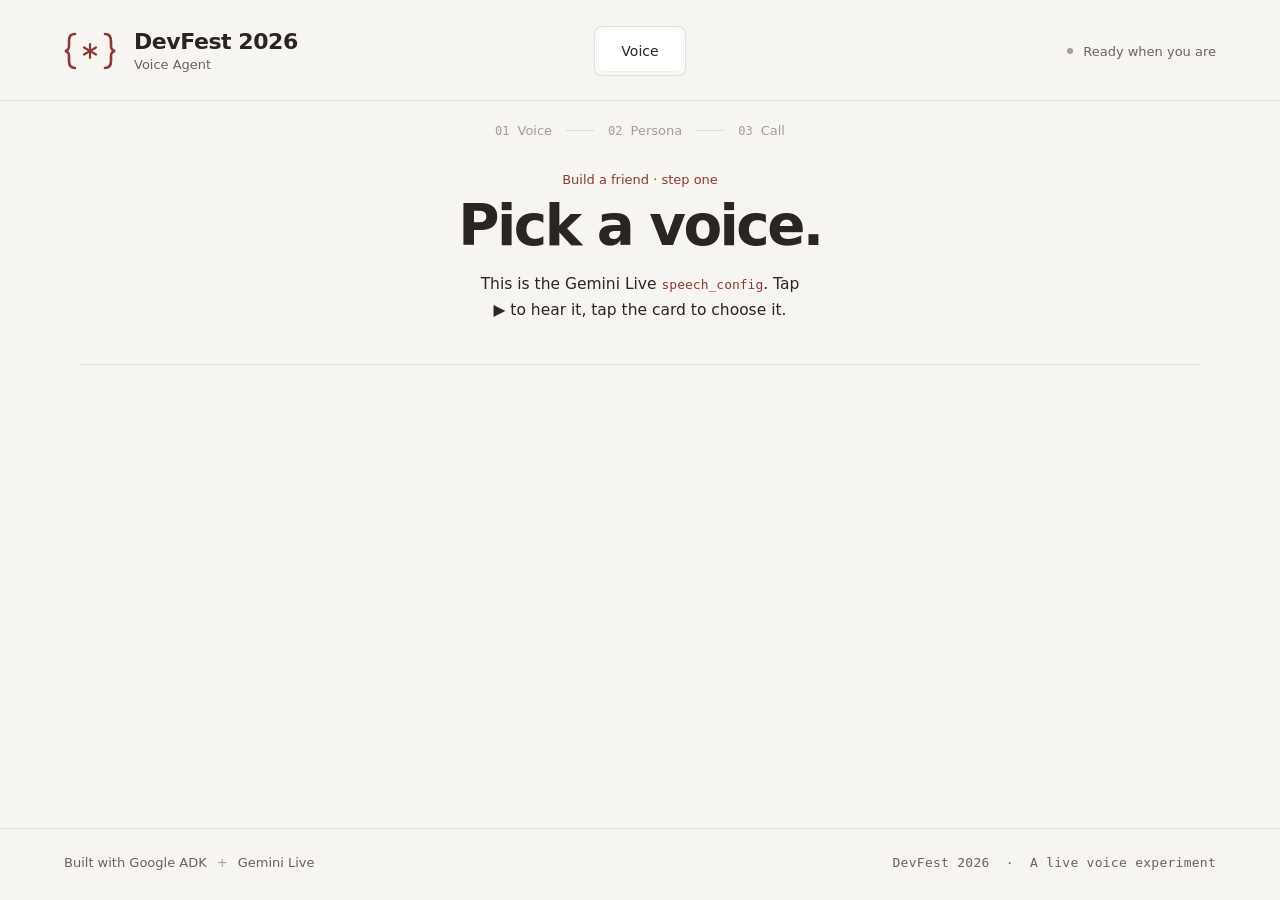
==== commit 211347c8: "updates to the ui and bridging" ====
--- a/sparring/frontend/index.html
+++ b/sparring/frontend/index.html
@@ -1,168 +1,384 @@
 <!doctype html>
-<html lang="en" data-motion>
+<html lang="en">
 <head>
 <meta charset="utf-8" />
 <meta name="viewport" content="width=device-width, initial-scale=1" />
-<title>DevFest 2026 · Voice Agent</title>
-<meta name="theme-color" content="#F7F4EF" />
-<link rel="preconnect" href="https://fonts.googleapis.com" />
-<link rel="preconnect" href="https://fonts.gstatic.com" crossorigin />
-<link href="https://fonts.googleapis.com/css2?family=Geist:wght@400;500;600;700&family=Geist+Mono:wght@400;500&display=swap" rel="stylesheet" />
-<link rel="stylesheet" href="/style.css" />
+<title>Build A Friend · DevFest 2026</title>
+<style>
+  :root {
+    --bg: #f7f5f1; --paper: #fbfaf7; --ink: #2a2522; --muted: #6b625c; --faint: #a59c95;
+    --line: rgba(42,37,34,0.12); --line-soft: rgba(42,37,34,0.07);
+    --accent: #8a3a35; --accent-deep: #6f2b27; --accent-soft: rgba(138,58,53,0.08); --accent-line: rgba(138,58,53,0.35);
+    --ok: #4f7a52; --no: #b0412e;
+    --sans: "SF Pro Display", -apple-system, BlinkMacSystemFont, Inter, "Segoe UI", system-ui, sans-serif;
+    --mono: "SF Mono", ui-monospace, SFMono-Regular, Menlo, Consolas, monospace;
+  }
+  * { box-sizing: border-box; }
+  html, body { margin: 0; }
+  body {
+    min-height: 100vh; overflow-x: hidden; color: var(--ink); background: var(--bg);
+    font-family: var(--sans); -webkit-font-smoothing: antialiased;
+    display: grid; grid-template-rows: auto auto 1fr auto;
+  }
+  [hidden] { display: none !important; }
+  .mono { font-family: var(--mono); font-size: 13px; color: var(--muted); font-variant-numeric: tabular-nums; letter-spacing: 0.02em; }
+  a { color: inherit; }
+  .wrap { width: 100%; max-width: 1440px; margin: 0 auto; padding: 0 64px; }
+
+  /* ---------- header ---------- */
+  .top { display: grid; grid-template-columns: 1fr auto 1fr; align-items: center; gap: 24px; padding-top: 26px; padding-bottom: 24px;
+    border-bottom: 1px solid var(--line); }
+  .brand { display: flex; align-items: center; gap: 18px; }
+  .brand svg { width: 52px; height: 40px; flex: none; }
+  .brand .t { font-size: 22px; font-weight: 600; letter-spacing: -0.02em; line-height: 1.1; }
+  .brand .s { font-size: 13px; color: var(--muted); margin-top: 3px; }
+  .nav { display: flex; gap: 4px; padding: 4px; border: 1px solid var(--line); border-radius: 8px; background: var(--paper); }
+  .nav > * { font: inherit; font-size: 14px; color: var(--muted); background: transparent; border: 0; border-radius: 5px;
+    padding: 12px 22px; cursor: pointer; text-decoration: none; display: inline-flex; align-items: center; gap: 10px; transition: background .2s, color .2s; }
+  .nav > *:hover { color: var(--ink); }
+  .nav .on { background: #fff; color: var(--ink); box-shadow: 0 1px 2px rgba(42,37,34,0.08); }
+  .nav .arrow { font-size: 13px; opacity: .7; }
+  .status { justify-self: end; display: flex; align-items: center; gap: 10px; font-size: 13px; color: var(--muted); }
+  .dot { width: 6px; height: 6px; border-radius: 50%; background: var(--faint); flex: none; }
+  .dot.live { background: var(--ok); box-shadow: 0 0 0 3px rgba(79,122,82,0.15); }
+  .dot.ring { background: var(--accent); animation: blink 1.2s ease-in-out infinite; }
+  .dot.end { background: var(--accent); }
+  @keyframes blink { 50% { opacity: .25; } }
+
+  /* step line (steps 1 and 2) */
+  .steps { display: flex; justify-content: center; gap: 14px; align-items: center; padding-top: 22px; font-size: 13px; color: var(--faint); }
+  .steps .s { display: flex; gap: 8px; align-items: baseline; }
+  .steps .n { font-family: var(--mono); font-size: 12px; }
+  .steps .s.on { color: var(--accent); } .steps .s.done { color: var(--ink); }
+  .steps .sep { width: 28px; height: 1px; background: var(--line); }
+
+  main { min-width: 0; }
+  .eyebrow { color: var(--accent); font-size: 13px; text-align: center; margin: 0; }
+  h1.long { font-size: clamp(32px, 3.4vw, 46px); }
+  h1 { margin: 10px 0 0; font-size: clamp(36px, 4.4vw, 58px); font-weight: 700; letter-spacing: -0.045em; line-height: 1.02; text-align: center; }
+  .lede { margin: 18px auto 0; color: var(--ink); font-size: 15.5px; text-align: center; max-width: 460px; text-wrap: balance; line-height: 1.65; }
+  .lede code { font-family: var(--mono); font-size: 13px; color: var(--accent); }
+
+  /* ---------- steps 1 + 2: picker cards ---------- */
+  .pickscreen { padding-top: 34px; padding-bottom: 40px; display: flex; flex-direction: column; align-items: center; }
+  .cards { width: 100%; max-width: 1120px; margin-top: 40px; display: grid; grid-template-columns: repeat(auto-fit, minmax(230px, 1fr));
+    border-top: 1px solid var(--line); }
+  .pick { position: relative; text-align: left; background: transparent; color: var(--ink); border: 0; border-bottom: 1px solid var(--line);
+    border-right: 1px solid var(--line-soft); padding: 28px 26px 26px; cursor: pointer; display: flex; flex-direction: column; gap: 10px;
+    font: inherit; min-height: 200px; transition: background .2s; border-radius: 0; }
+  .pick:last-child { border-right: 0; }
+  .pick:hover, .pick:focus-visible { background: var(--accent-soft); outline: none; }
+  .pick:hover .t, .pick:focus-visible .t { color: var(--accent); }
+  .pick .num { font-family: var(--mono); font-size: 12.5px; color: var(--accent); }
+  .pick .emoji { font-size: 28px; line-height: 1; }
+  .pick .t { font-size: 20px; font-weight: 600; letter-spacing: -0.02em; transition: color .2s; padding-right: 44px; }
+  .pick .d { font-size: 14px; color: var(--muted); line-height: 1.55; }
+  .pick .tag { margin-top: auto; font-family: var(--mono); font-size: 12px; color: var(--faint); }
+  .pick .go { position: absolute; right: 26px; bottom: 24px; color: var(--accent); opacity: 0; transition: opacity .2s, transform .2s; }
+  .pick:hover .go, .pick:focus-visible .go { opacity: 1; transform: translate(2px, -2px); }
+  .play { display: grid; place-items: center; cursor: pointer; position: absolute; top: 24px; right: 22px; width: 36px; height: 36px; padding: 0; border-radius: 50%;
+    background: transparent; color: var(--accent); border: 1px solid var(--accent-line); font-size: 12px; transition: background .2s, color .2s; }
+  .play:hover { background: var(--accent-soft); }
+  .play.on { background: var(--accent); color: #fff; border-color: var(--accent); }
+  .back { background: transparent; color: var(--muted); border: 0; padding: 8px 10px; font: inherit; font-size: 13px; cursor: pointer; margin-top: 22px; }
+  .back:hover { color: var(--accent); }
+
+  /* ---------- step 3: the call ---------- */
+  .call { display: grid; grid-template-columns: minmax(0, 1fr) minmax(340px, 470px) minmax(0, 1fr); gap: 56px; padding-top: 0; padding-bottom: 0; }
+  .col { display: flex; flex-direction: column; min-height: 0; padding-top: 40px; }
+  .col-head { display: flex; justify-content: space-between; align-items: baseline; padding-bottom: 20px; border-bottom: 1px solid var(--line); }
+  .col-head h3 { margin: 0; font-size: 19px; font-weight: 600; letter-spacing: -0.02em; }
+  .col-body { flex: 1; min-height: 0; display: flex; flex-direction: column; }
+  .col-foot { display: flex; align-items: center; gap: 10px; font-size: 13px; color: var(--muted); border-top: 1px solid var(--line); padding: 18px 0 22px; margin-top: 18px; }
+  .col-foot .glyph { color: var(--faint); font-size: 11px; }
+  .scroll { overflow-y: auto; display: flex; flex-direction: column; gap: 14px; padding-right: 6px; scrollbar-width: thin; }
+  #transcript { flex: 1; max-height: 52vh; padding-top: 22px; }
+
+  /* left: empty state + transcript lines */
+  .empty-quote { margin: auto 0; padding: 40px 0; }
+  .empty-quote .mark { font-size: 54px; line-height: .6; color: var(--accent); opacity: .4; font-family: Georgia, serif; font-weight: 700; }
+  .empty-quote .big { font-size: 20px; font-weight: 600; letter-spacing: -0.02em; line-height: 1.45; margin: 48px 0 0; }
+  .empty-quote .small { font-size: 13.5px; color: var(--muted); line-height: 1.7; margin: 26px 0 0; max-width: 260px; }
+  .line { font-size: 14.5px; line-height: 1.6; color: var(--muted); animation: rise .35s ease; }
+  .line b { display: flex; justify-content: space-between; font-size: 11.5px; letter-spacing: 0.08em; text-transform: uppercase; font-weight: 600; color: var(--faint); margin-bottom: 3px; }
+  .line b i { font-style: normal; font-family: var(--mono); font-weight: 400; letter-spacing: 0; text-transform: none; }
+  .line.persona { color: var(--ink); }
+  .line.persona b { color: var(--accent); }
+  .seg.live { opacity: .6; transition: opacity .2s; }
+  .seg.live::after { content: ""; display: inline-block; width: 2px; height: 1em; margin-left: 3px;
+    vertical-align: -0.15em; background: currentColor; animation: caret 1s steps(2) infinite; }
+  @keyframes caret { 50% { opacity: 0; } }
+  @keyframes rise { from { transform: translateY(6px); opacity: 0; } }
+
+  /* center: headline, the handset, the line status */
+  .center { display: flex; flex-direction: column; align-items: center; padding-top: 40px; padding-bottom: 30px; min-width: 0; }
+  .center .lede { margin-top: 18px; }
+  .prompt { min-height: 0; margin: 14px 0 0; font-size: 15px; color: var(--muted); text-align: center; line-height: 1.5; max-width: 400px; }
+  .prompt:empty { display: none; }
+  .prompt b { color: var(--accent); font-weight: 600; }
+  .handset { position: relative; width: 100%; height: 340px; margin-top: 6px; display: flex; justify-content: center; }
+  .handset .swing { position: relative; height: 100%; transform-origin: 50% 0; }
+  .handset img { display: block; height: 100%; width: auto; user-select: none; pointer-events: none;
+    filter: drop-shadow(0 14px 16px rgba(80,20,18,0.18)); }
+  .handset .halo { position: absolute; left: 50%; top: 52%; width: 150px; height: 150px; margin: -75px 0 0 -75px; border-radius: 50%; pointer-events: none;
+    border: 1px solid var(--accent-line); opacity: 0; }
+  .handset.ringing .swing { animation: sway 2.4s ease-in-out infinite; }
+  .handset.ringing .halo { animation: ripple 1.8s ease-out infinite; }
+  .handset.live .swing { transform: rotate(-4deg) translateY(-6px); transition: transform .6s cubic-bezier(.2,.8,.2,1); }
+  .handset.speaking .halo { animation: ripple 1.1s ease-out infinite; }
+  .handset.thinking .halo { opacity: .8; border-style: dashed; animation: spin 6s linear infinite; }
+  .handset.ended .swing { opacity: .55; transform: rotate(0); transition: opacity .6s, transform .6s; }
+  @keyframes sway { 0%,100% { transform: rotate(0); } 8% { transform: rotate(-3.5deg); } 16% { transform: rotate(3deg); } 24% { transform: rotate(-2deg); } 32% { transform: rotate(0); } }
+  @keyframes ripple { from { transform: scale(.7); opacity: .9; } to { transform: scale(1.5); opacity: 0; } }
+  @keyframes spin { to { transform: rotate(360deg); } }
+  .callout { position: absolute; left: calc(50% + 48px); top: 66%; background: none; border: 0; padding: 4px; font: inherit; font-size: 13px;
+    color: var(--accent); cursor: pointer; white-space: nowrap; }
+  .callout:hover { text-decoration: underline; text-underline-offset: 3px; }
+  .linestatus { display: flex; align-items: center; gap: 12px; margin-top: 18px; font-size: 13px; color: var(--muted); }
+  .linestatus .bar { width: 1px; height: 14px; background: var(--line); }
+  .linestatus .mono { color: var(--ink); font-size: 14px; }
+  .linestatus .mono.low { color: var(--no); }
+  .meter { display: flex; align-items: center; gap: 2px; height: 14px; }
+  .meter i { width: 2px; border-radius: 1px; background: var(--accent); height: 3px; transition: height .08s; }
+  .meter.speaking i { animation: eq .7s ease-in-out infinite; }
+  .meter.speaking i:nth-child(2) { animation-delay: -.2s; } .meter.speaking i:nth-child(3) { animation-delay: -.45s; }
+  .meter.speaking i:nth-child(4) { animation-delay: -.1s; } .meter.speaking i:nth-child(5) { animation-delay: -.35s; }
+  @keyframes eq { 0%,100% { height: 3px; } 50% { height: 13px; } }
+
+  button.primary { margin-top: 28px; display: inline-flex; align-items: center; justify-content: center; gap: 12px; min-width: 184px;
+    background: var(--accent); color: #fff; border: 0; border-radius: 4px; padding: 16px 30px; font: inherit; font-size: 15px; font-weight: 600;
+    cursor: pointer; transition: background .2s, transform .15s; box-shadow: 0 1px 0 rgba(0,0,0,0.04), 0 6px 18px -8px rgba(138,58,53,0.6); }
+  button.primary:hover { background: var(--accent-deep); transform: translateY(-1px); }
+  button.primary:focus-visible, .pick:focus-visible, .nav > *:focus-visible { outline: 2px solid var(--accent); outline-offset: 3px; }
+  button.primary:disabled { opacity: .6; cursor: default; transform: none; }
+  button.primary.ghost { background: transparent; color: var(--accent); border: 1px solid var(--accent-line); box-shadow: none; }
+  button.primary.ghost:hover { background: var(--accent-soft); }
+  .hint { margin-top: 18px; font-size: 13px; color: var(--muted); text-align: center; }
+  .demo-link { margin-top: 28px; font-size: 13px; color: var(--muted); text-decoration: none; display: inline-flex; gap: 12px; }
+  .demo-link:hover { color: var(--accent); }
+
+  /* right: the rows (superpowers, or the coach's gate) + activity log */
+  .right-sub { margin: 26px 0 8px; font-size: 20px; font-weight: 600; letter-spacing: -0.02em; line-height: 1.45; }
+  .rows { list-style: none; margin: 10px 0 0; padding: 0; }
+  .row { display: grid; grid-template-columns: 36px 1fr auto; gap: 0 0; align-items: start; padding: 18px 0; border-bottom: 1px solid var(--line); }
+  .row .n { font-family: var(--mono); font-size: 12.5px; color: var(--muted); padding-top: 3px; }
+  .row .t { font-size: 15px; font-weight: 600; transition: color .3s; }
+  .row .d { font-size: 13px; color: var(--muted); margin-top: 6px; line-height: 1.5; }
+  .row .ring { width: 15px; height: 15px; margin-top: 3px; border-radius: 50%; border: 1.5px solid var(--muted); display: grid; place-items: center; transition: all .3s; }
+  .row.current .n, .row.current .t { color: var(--accent); }
+  .row.pending .t { color: var(--accent); }
+  .row.pending .ring { border-color: var(--accent); border-top-color: transparent; animation: spin .8s linear infinite; }
+  .row.done .ring { background: var(--accent); border-color: var(--accent); }
+  .row.done .ring::after { content: ""; width: 4px; height: 7px; border: solid #fff; border-width: 0 1.5px 1.5px 0; transform: translateY(-1px) rotate(45deg); }
+  .row.shake { animation: shake .45s; }
+  @keyframes shake { 20%,60% { transform: translateX(-5px); } 40%,80% { transform: translateX(5px); } }
+  .row .q { grid-column: 2 / -1; margin-top: 8px; font-size: 13px; color: var(--ink); border-left: 2px solid var(--accent); padding-left: 10px; line-height: 1.5; }
+  .activity-head { display: flex; justify-content: space-between; align-items: baseline; margin-top: 30px; }
+  .activity-head h4 { margin: 0; font-size: 15px; font-weight: 600; }
+  #actionlog { margin-top: 16px; flex: 1; max-height: 24vh; gap: 12px; }
+  .empty { font-size: 13.5px; color: var(--muted); line-height: 1.7; }
+  .empty p { margin: 0 0 4px; }
+  .act { font-size: 13px; line-height: 1.5; padding: 0 0 12px; border-bottom: 1px dashed var(--line); animation: rise .35s ease; word-break: break-word; }
+  .act .h { display: flex; align-items: baseline; gap: 8px; }
+  .act .fn { font-family: var(--mono); font-size: 12px; color: var(--accent); }
+  .act .at { margin-left: auto; font-family: var(--mono); font-size: 11.5px; color: var(--faint); }
+  .act .q { color: var(--muted); margin-top: 3px; }
+  .act .r { margin-top: 4px; color: var(--ink); }
+  .act .r.pending { color: var(--faint); font-style: italic; }
+  .act.ok .v { color: var(--ok); } .act.blocked .v { color: var(--no); font-weight: 600; }
+
+  /* ---------- footer ---------- */
+  .bottom { display: flex; justify-content: space-between; align-items: center; gap: 16px; padding-top: 26px; padding-bottom: 30px; border-top: 1px solid var(--line);
+    font-size: 13px; color: var(--muted); }
+  .bottom .plus { margin: 0 10px; color: var(--faint); }
+
+  /* ---------- setup (?setup=1) ---------- */
+  .setup { width: 100%; max-width: 640px; margin-top: 30px; display: grid; grid-template-columns: auto 1fr; gap: 10px 14px; align-items: center;
+    border: 1px dashed var(--line); padding: 16px; font-size: 13px; color: var(--muted); }
+  .setup select { width: 100%; background: #fff; color: var(--ink); border: 1px solid var(--line); border-radius: 4px; padding: 8px; font: inherit; }
+  .setup .row-full { grid-column: 1 / -1; display: flex; gap: 10px; align-items: center; }
+  .setup button { font: inherit; background: transparent; border: 1px solid var(--accent-line); color: var(--accent); border-radius: 4px; padding: 8px 14px; cursor: pointer; }
+
+  /* ---------- end: the Friend Card ---------- */
+  .card-wrap { position: fixed; inset: 0; background: rgba(247,245,241,0.78); backdrop-filter: blur(8px);
+    display: none; align-items: center; justify-content: center; padding: 16px; z-index: 10; }
+  .card-wrap.show { display: flex; animation: fade .3s ease; }
+  @keyframes fade { from { opacity: 0; } }
+  .card { width: 100%; max-width: 560px; max-height: calc(100vh - 32px); overflow-y: auto; background: var(--paper);
+    border: 1px solid var(--line); border-radius: 6px; padding: 36px; box-shadow: 0 30px 60px -30px rgba(42,37,34,0.35); animation: rise .45s cubic-bezier(.2,.8,.2,1); }
+  .friend { position: relative; border: 1px solid var(--accent-line); outline: 1px solid var(--accent-line); outline-offset: 4px; padding: 30px 28px 26px; margin: 4px 4px 30px; overflow: hidden; }
+  .friend .k { font-size: 12px; color: var(--accent); display: flex; justify-content: space-between; }
+  .friend .k .mono { font-size: 12px; color: var(--accent); }
+  .friend .name { font-size: 40px; font-weight: 700; letter-spacing: -0.045em; margin: 14px 0 14px; line-height: 1.05; }
+  .friend .catch { font-size: 19px; font-style: italic; line-height: 1.45; font-family: Georgia, "Times New Roman", serif; }
+  .friend .verdict { margin-top: 18px; font-size: 14.5px; font-weight: 600; color: var(--accent); }
+  .friend .by { margin-top: 22px; padding-top: 14px; border-top: 1px solid var(--line); font-size: 12.5px; color: var(--muted); }
+  .friend img { position: absolute; right: 30px; bottom: -70px; height: 200px; opacity: .14; transform: rotate(12deg); pointer-events: none; }
+  .card h2 { margin: 0; font-size: 22px; font-weight: 700; letter-spacing: -0.03em; }
+  .card .sub { color: var(--muted); font-size: 14px; margin: 6px 0 0; line-height: 1.55; }
+  .card .sub code { font-family: var(--mono); font-size: 12.5px; color: var(--accent); }
+  .stats { display: grid; grid-template-columns: 1fr 1fr; margin-top: 22px; border-top: 1px solid var(--line); }
+  .stat { padding: 16px 0; border-bottom: 1px solid var(--line); }
+  .stat + .stat { padding-left: 20px; border-left: 1px solid var(--line); }
+  .stat .n { font-size: 30px; font-weight: 700; letter-spacing: -0.03em; font-variant-numeric: tabular-nums; }
+  .stat .k { font-size: 12.5px; color: var(--muted); margin-top: 2px; }
+  .card .note { font-size: 14px; line-height: 1.55; margin: 16px 0 0; }
+  .card .note > span { display: block; font-size: 12px; color: var(--muted); margin-bottom: 3px; }
+  .card .fix > span { color: var(--no); } .card .good > span { color: var(--ok); }
+  .chips { display: flex; flex-wrap: wrap; gap: 8px; margin-top: 8px; }
+  .chip { white-space: nowrap; font-size: 13px; border: 1px solid var(--line); border-radius: 999px; padding: 5px 12px 5px 10px; display: inline-flex; gap: 8px; align-items: baseline; }
+  .chip .mono { font-size: 11.5px; color: var(--accent); }
+  .chip.off { color: var(--faint); border-style: dashed; }
+  .card .actions { display: flex; gap: 12px; margin-top: 30px; flex-wrap: wrap; align-items: center; }
+  .card .actions button.primary { margin-top: 0; }
+  .card .idle { margin-left: auto; font-family: var(--mono); font-size: 12px; color: var(--faint); }
+  .toast { position: fixed; left: 50%; bottom: 40px; transform: translateX(-50%); background: var(--paper); border: 1px solid var(--accent-line);
+    border-radius: 4px; padding: 12px 18px; font-size: 13.5px; z-index: 5; animation: rise .35s ease; max-width: calc(100vw - 32px);
+    box-shadow: 0 12px 30px -16px rgba(42,37,34,0.4); }
+
+  @media (prefers-reduced-motion: reduce) {
+    *, *::before, *::after { animation: none !important; transition: none !important; }
+  }
+  @media (max-width: 1180px) { .wrap { padding: 0 32px; } .call { gap: 32px; } }
+  @media (max-width: 980px) {
+    .top { grid-template-columns: 1fr auto; } .status { display: none; }
+    .brand .s { display: none; }
+    .nav > * { padding: 10px 14px; }
+    .call { grid-template-columns: minmax(0, 1fr); gap: 0; }
+    .center { order: -1; }
+    #transcript { max-height: 40vh; } #actionlog { max-height: 40vh; }
+    .bottom { flex-direction: column; }
+  }
+</style>
 </head>
 <body>
-  <a class="skip" href="#stage">Skip to the call</a>
-  <div class="page">
-    <header class="top">
-      <a class="brand" href="/" aria-label="DevFest 2026 Voice Agent, start over">
-        <span class="brand__mark" aria-hidden="true">{<span>∗</span>}</span>
-        <span><span class="brand__name">DevFest 2026</span><span class="brand__sub">Voice Agent</span></span>
-      </a>
-      <nav class="seg" aria-label="Views">
-        <a class="seg__item is-on" href="/" aria-current="page">Voice</a>
-        <a class="seg__item" href="/architecture.html">Architecture <svg class="m-arrow" viewBox="0 0 16 16" aria-hidden="true"><path d="M5 11 11 5M6 5h5v5" /></svg></a>
-      </nav>
-      <div class="status" id="status"><span class="dot" id="status-dot"></span><span id="status-text">Ready when you are</span></div>
-    </header>
-
-    <main class="grid">
-      <!-- left: the conversation -->
-      <section class="col col--left" aria-label="Conversation">
-        <div class="col__head"><h2>Conversation</h2><span class="mono" id="turns">00 turns</span></div>
-        <div class="convo" id="transcript">
-          <div class="empty" id="convo-empty">
-            <div class="empty__quote" aria-hidden="true">“</div>
-            <p class="empty__line" id="empty-line">Pick a voice.<br />Pick a friend. Pick up the phone.</p>
-            <p class="empty__sub">Your words and the agent’s replies will appear here when you call.</p>
+  <header class="top wrap">
+    <div class="brand">
+      <svg viewBox="0 0 52 40" fill="none" aria-hidden="true">
+        <path d="M11 3C6 3 5 6 5 10v5c0 3-1.5 4.5-4 5 2.5.5 4 2 4 5v5c0 4 1 7 6 7" stroke="#8a3a35" stroke-width="2.6" stroke-linecap="round"/>
+        <path d="M41 3c5 0 6 3 6 7v5c0 3 1.5 4.5 4 5-2.5.5-4 2-4 5v5c0 4-1 7-6 7" stroke="#8a3a35" stroke-width="2.6" stroke-linecap="round"/>
+        <path d="M26 13v14M20 16.5l12 7M32 16.5l-12 7" stroke="#8a3a35" stroke-width="2.2" stroke-linecap="round"/>
+      </svg>
+      <div><div class="t">DevFest 2026</div><div class="s">Voice Agent</div></div>
+    </div>
+    <nav class="nav" aria-label="Sections">
+      <button class="on" id="nav-voice" type="button">Voice</button>
+      <a id="nav-arch" target="_blank" rel="noopener" hidden>Architecture <span class="arrow">↗</span></a>
+      <a id="nav-slides" target="_blank" rel="noopener" hidden>Slides <span class="arrow">↗</span></a>
+    </nav>
+    <div class="status"><span class="dot" id="top-dot"></span><span id="top-status">Ready when you are</span></div>
+  </header>
+
+  <div class="steps wrap" id="steps">
+    <div class="s" data-step="voice"><span class="n">01</span><span>Voice</span></div><div class="sep"></div>
+    <div class="s" data-step="persona"><span class="n">02</span><span>Persona</span></div><div class="sep"></div>
+    <div class="s" data-step="call"><span class="n">03</span><span>Call</span></div>
+  </div>
+
+  <main>
+    <!-- Step 1: voice -->
+    <section class="pickscreen wrap" id="s-voice">
+      <p class="eyebrow">Build a friend · step one</p>
+      <h1>Pick a voice.</h1>
+      <p class="lede">This is the Gemini Live <code>speech_config</code>. Tap ▶ to hear it, tap the card to choose it.</p>
+      <div class="cards" id="voice-cards"></div>
+      <div class="setup" id="setup" hidden>
+        <label for="mic">Microphone</label><select id="mic"></select>
+        <label for="speaker">Speaker</label><select id="speaker"></select>
+        <div class="row-full"><button id="test-ring" type="button">Test ring</button><span id="setup-note"></span></div>
+      </div>
+    </section>
+
+    <!-- Step 2: persona -->
+    <section class="pickscreen wrap" id="s-persona" hidden>
+      <p class="eyebrow">Build a friend · step two</p>
+      <h1>Pick a persona.</h1>
+      <p class="lede">This is the agent's <code>instruction</code>. Every persona gets the same superpowers, and decides by itself when to use them.</p>
+      <div class="cards" id="persona-cards"></div>
+      <button class="back" id="back-voice" type="button">← Change voice</button>
+    </section>
+
+    <!-- Step 3: the call (transcript · phone · tool calls) -->
+    <section class="call wrap" id="s-call" hidden>
+      <section class="col">
+        <div class="col-head"><h3>Conversation</h3><span class="mono" id="turns">00 turns</span></div>
+        <div class="col-body">
+          <div id="transcript" class="scroll">
+            <div class="empty-quote" id="convo-empty">
+              <div class="mark">“</div>
+              <p class="big" id="empty-big"></p>
+              <p class="small">Your words and your friend's replies will appear here when you call.</p>
+            </div>
           </div>
         </div>
-        <div class="col__foot"><span class="dot dot--small"></span>Live transcription</div>
+        <div class="col-foot"><span class="glyph">●</span>Live transcription</div>
       </section>
 
-      <!-- centre: the stage (voice → persona → phone → call) -->
-      <section class="col col--center" id="stage" aria-live="polite">
-        <div class="steps" id="steps" aria-label="Booth steps">
-          <span data-step="voice">01 Voice</span><span data-step="persona">02 Persona</span><span data-step="call">03 Call</span>
-        </div>
-
-        <!-- step 1 -->
-        <div class="stage" id="s-voice">
-          <p class="eyebrow">Step one</p>
-          <h1 class="display" data-enter>Pick a voice.</h1>
-          <p class="lede" data-enter>This is the Gemini Live speech config.<br />Tap play to hear it, tap the row to choose it.</p>
-          <ol class="rows rows--pick" id="voice-cards"></ol>
-        </div>
-
-        <!-- step 2 -->
-        <div class="stage" id="s-persona" hidden>
-          <p class="eyebrow">Step two</p>
-          <h1 class="display">Pick a friend.</h1>
-          <p class="lede">This is the agent’s instruction. Every friend gets the same three superpowers.</p>
-          <ol class="rows rows--pick" id="persona-cards"></ol>
-          <button class="link-btn" id="back-voice"><svg viewBox="0 0 16 16" aria-hidden="true"><path d="M10 4 6 8l4 4" /></svg>Change the voice</button>
-        </div>
-
-        <!-- step 3: the phone -->
-        <div class="stage stage--phone" id="s-phone" hidden>
-          <p class="eyebrow" id="phone-eyebrow">A conversation worth having</p>
-          <h1 class="display" id="phone-title">Ready to talk?</h1>
-          <p class="lede" id="phone-lede"></p>
-          <div class="phone" id="phone">
-            <svg class="phone__svg" viewBox="0 0 260 560" aria-hidden="true">
-              <defs>
-                <linearGradient id="hs" x1="0" x2="1" y1="0" y2="0">
-                  <stop offset="0" stop-color="#5E1414" /><stop offset=".35" stop-color="#9B2424" />
-                  <stop offset=".6" stop-color="#7E1C1C" /><stop offset="1" stop-color="#4A0F0F" />
-                </linearGradient>
-                <radialGradient id="cup" cx=".35" cy=".3" r=".9">
-                  <stop offset="0" stop-color="#B53A3A" /><stop offset=".55" stop-color="#8A1F1F" /><stop offset="1" stop-color="#4E1010" />
-                </radialGradient>
-                <filter id="soft" x="-30%" y="-10%" width="160%" height="130%">
-                  <feDropShadow dx="10" dy="16" stdDeviation="12" flood-color="#3a1a14" flood-opacity=".22" />
-                </filter>
-              </defs>
-              <g class="cord" fill="none" stroke="#8E2222" stroke-width="5" stroke-linecap="round">
-                <ellipse cx="128" cy="6" rx="13" ry="5" /><ellipse cx="128" cy="22" rx="13" ry="5" />
-                <ellipse cx="128" cy="38" rx="13" ry="5" /><ellipse cx="128" cy="54" rx="13" ry="5" />
-                <ellipse cx="128" cy="70" rx="13" ry="5" /><ellipse cx="128" cy="86" rx="13" ry="5" />
-                <ellipse cx="128" cy="102" rx="13" ry="5" /><ellipse cx="128" cy="118" rx="13" ry="5" />
-                <ellipse cx="128" cy="134" rx="13" ry="5" /><ellipse cx="128" cy="150" rx="13" ry="5" />
-                <ellipse cx="129" cy="164" rx="14" ry="6" />
-                <path d="M130 170c18 14 20 46 8 80-6 18-14 30-24 38" stroke-width="3.5" />
-              </g>
-              <g class="handset" filter="url(#soft)">
-                <path d="M92 300c-22 30-20 92-6 150 8 34 4 52-6 70" fill="none" stroke="url(#hs)" stroke-width="40" stroke-linecap="round" />
-                <path d="M86 330c-14 34-12 80-2 122 6 28 4 44-2 56" fill="none" stroke="#fff" stroke-opacity=".12" stroke-width="7" stroke-linecap="round" />
-                <ellipse cx="96" cy="300" rx="44" ry="56" transform="rotate(-18 96 300)" fill="url(#cup)" />
-                <ellipse cx="88" cy="300" rx="22" ry="34" transform="rotate(-18 88 300)" fill="#6E1818" opacity=".55" />
-                <g fill="#4A0F0F" opacity=".6"><circle cx="80" cy="292" r="2.2" /><circle cx="88" cy="286" r="2.2" /><circle cx="86" cy="300" r="2.2" /><circle cx="94" cy="296" r="2.2" /><circle cx="92" cy="310" r="2.2" /></g>
-                <ellipse cx="76" cy="514" rx="42" ry="48" transform="rotate(14 76 514)" fill="url(#cup)" />
-                <ellipse cx="70" cy="516" rx="20" ry="28" transform="rotate(14 70 516)" fill="#6E1818" opacity=".55" />
-                <g fill="#4A0F0F" opacity=".6"><circle cx="64" cy="510" r="2" /><circle cx="72" cy="506" r="2" /><circle cx="70" cy="520" r="2" /><circle cx="78" cy="516" r="2" /></g>
-              </g>
-            </svg>
-            <button class="phone__tag" id="phone-tag" type="button">Pick up the phone <svg class="m-arrow" viewBox="0 0 16 16" aria-hidden="true"><path d="M5 11 11 5M6 5h5v5" /></svg></button>
-          </div>
-          <div class="line">
-            <span class="dot" id="line-dot"></span><span id="line-text">The line is open</span>
-            <span class="line__sep"></span><span class="mono" id="clock">1:30</span>
-            <span class="bars" id="bars" aria-hidden="true"><i></i><i></i><i></i><i></i><i></i></span>
-          </div>
-          <button class="btn" id="pickup"><svg class="m-arrow" viewBox="0 0 16 16" aria-hidden="true"><path d="M5 11 11 5M6 5h5v5" /></svg><span id="pickup-text">Pick up</span></button>
-          <p class="hint" id="hint">Lift the handset, then press Pick up or Space.</p>
-          <button class="link-btn" id="back-persona"><svg viewBox="0 0 16 16" aria-hidden="true"><path d="M10 4 6 8l4 4" /></svg>Change the friend</button>
-        </div>
-
-        <a class="demo-link" id="demo-link" href="/?demo=1">Just looking? Watch a demo <svg class="m-arrow" viewBox="0 0 16 16" aria-hidden="true"><path d="M3 8h10M9 4l4 4-4 4" /></svg></a>
-
-        <!-- ?setup=1: choose the USB handset -->
-        <div class="setup" id="setup" hidden>
-          <label for="mic">Microphone</label><select id="mic"></select>
-          <label for="speaker">Speaker</label><select id="speaker"></select>
-          <div class="setup__row"><button class="btn btn--ghost" id="test-ring">Test ring</button><span id="setup-note"></span></div>
-        </div>
+      <section class="center">
+        <p class="eyebrow" id="eyebrow">A conversation worth having</p>
+        <h1 id="headline">Ready to talk?</h1>
+        <p class="lede" id="lede"></p>
+        <p class="prompt" id="prompt"></p>
+        <div class="handset" id="handset">
+          <div class="halo"></div>
+          <div class="swing"><img src="/assets/phone.png" alt="A red telephone handset hanging from its coiled cord" /></div>
+          <button class="callout" id="callout" type="button">Pick up the phone ↗</button>
+        </div>
+        <div class="linestatus">
+          <span class="dot" id="line-dot"></span><span id="line-text">The line is open</span>
+          <span class="bar"></span><span class="mono" id="clock">1:30</span>
+          <span class="meter" id="meter" aria-hidden="true"><i></i><i></i><i></i><i></i><i></i></span>
+        </div>
+        <button class="primary" id="pickup" type="button"><span aria-hidden="true">↗</span> Start call</button>
+        <button class="primary ghost" id="hangup" type="button" hidden>Hang up</button>
+        <div class="hint" id="call-hint">Headphones on. Interrupt any time.</div>
+        <a class="demo-link" id="demo-link" href="?demo=1">Just looking? Watch a demo <span aria-hidden="true">→</span></a>
+        <button class="back" id="back-persona" type="button">← Change persona</button>
       </section>
 
-      <!-- right: superpowers (or Blitzen's concession gate) + activity -->
-      <section class="col col--right" aria-label="Superpowers">
-        <div class="col__head"><h2 id="right-title">Superpowers</h2><span class="mono" id="right-count">0 / 3</span></div>
-        <p class="tagline" id="right-tagline">Same three tools.<br />Your friend decides when.</p>
-        <ol class="rows rows--check" id="right-rows"></ol>
-        <div class="col__head col__head--sub"><h3 id="activity-title">Tool activity</h3><span class="mono" id="activity-count">00</span></div>
-        <div class="activity" id="actionlog">
-          <p class="muted" id="activity-empty-1">No tool calls yet.</p>
-          <p class="muted small" id="activity-empty-2">When your friend uses a superpower, the ADK tool call shows up here.</p>
-        </div>
-        <div class="col__foot" id="right-foot"><svg viewBox="0 0 16 16" aria-hidden="true"><path d="M2 9h3l2-5 2 8 2-3h3" /></svg><span id="right-foot-text">Tools it decides to use</span></div>
+      <section class="col">
+        <div class="col-head"><h3 id="right-title">Superpowers</h3><span class="mono" id="right-count">0 / 3</span></div>
+        <div class="col-body">
+          <p class="right-sub" id="right-sub"></p>
+          <ol class="rows" id="rows"></ol>
+          <div class="activity-head"><h4 id="activity-title">Tool activity</h4><span class="mono" id="activity-count">00</span></div>
+          <div id="actionlog" class="scroll"></div>
+        </div>
+        <div class="col-foot"><span class="glyph">⌁</span><span id="right-foot">Real ADK tool calls</span></div>
       </section>
-    </main>
-  </div>
-
-  <!-- end of call -->
-  <div class="sheet" id="card" role="dialog" aria-modal="true" aria-labelledby="card-title">
-    <div class="sheet__box">
+    </section>
+  </main>
+
+  <footer class="bottom wrap">
+    <div>Built with Google ADK<span class="plus">+</span>Gemini Live</div>
+    <div class="mono">DevFest 2026 &nbsp;·&nbsp; A live voice experiment</div>
+  </footer>
+
+  <div class="card-wrap" id="card" role="dialog" aria-modal="true" aria-labelledby="card-title">
+    <div class="card">
       <div class="friend" id="friend-card" hidden>
-        <div class="friend__top"><span class="friend__mark">{∗}</span><span>Friend card · DevFest 2026</span></div>
-        <div class="friend__name" id="fc-name"></div>
-        <div class="friend__catch" id="fc-catch"></div>
-        <div class="friend__verdict" id="fc-verdict"></div>
-        <div class="friend__by" id="fc-by"></div>
+        <img src="/assets/phone.png" alt="" />
+        <div class="k"><span>Friend card</span><span class="mono">DevFest 2026</span></div>
+        <div class="name" id="fc-name"></div>
+        <div class="catch" id="fc-catch"></div>
+        <div class="verdict" id="fc-verdict"></div>
+        <div class="by" id="fc-by"></div>
       </div>
-      <p class="eyebrow">Call ended</p>
-      <h2 class="sheet__title" id="card-title">Call ended</h2>
-      <p class="sheet__sub" id="card-sub"></p>
+      <h2 id="card-title">Call ended</h2>
+      <p class="sub" id="card-sub"></p>
       <div id="pyramid-result" hidden>
         <div class="stats">
-          <div class="stat"><div class="stat__n mono" id="stat-tiers">0/3</div><div class="stat__k">points landed</div></div>
-          <div class="stat"><div class="stat__n mono" id="stat-answer">—</div><div class="stat__k">time to your answer</div></div>
-        </div>
-        <div class="note note--good" id="card-good"></div>
-        <div class="note note--fix" id="card-fix"></div>
+          <div class="stat"><div class="n" id="stat-tiers">0/3</div><div class="k">pyramid landed</div></div>
+          <div class="stat"><div class="n" id="stat-answer">—</div><div class="k">time to your answer</div></div>
+        </div>
+        <div class="note good" id="card-good"></div>
+        <div class="note fix" id="card-fix"></div>
       </div>
-      <div class="note" id="card-tools"></div>
-      <div class="sheet__actions">
-        <button class="btn" id="again"><svg class="m-arrow" viewBox="0 0 16 16" aria-hidden="true"><path d="M3 8h10M9 4l4 4-4 4" /></svg>Next visitor</button>
-        <button class="btn btn--ghost" id="close">See the conversation</button>
+      <div class="note"><span>Superpowers used</span><div class="chips" id="card-tools"></div></div>
+      <div class="actions">
+        <button class="primary" id="again" type="button">Next visitor</button>
+        <button class="primary ghost" id="close" type="button">See the conversation</button>
+        <span class="idle" id="idle"></span>
       </div>
     </div>
   </div>
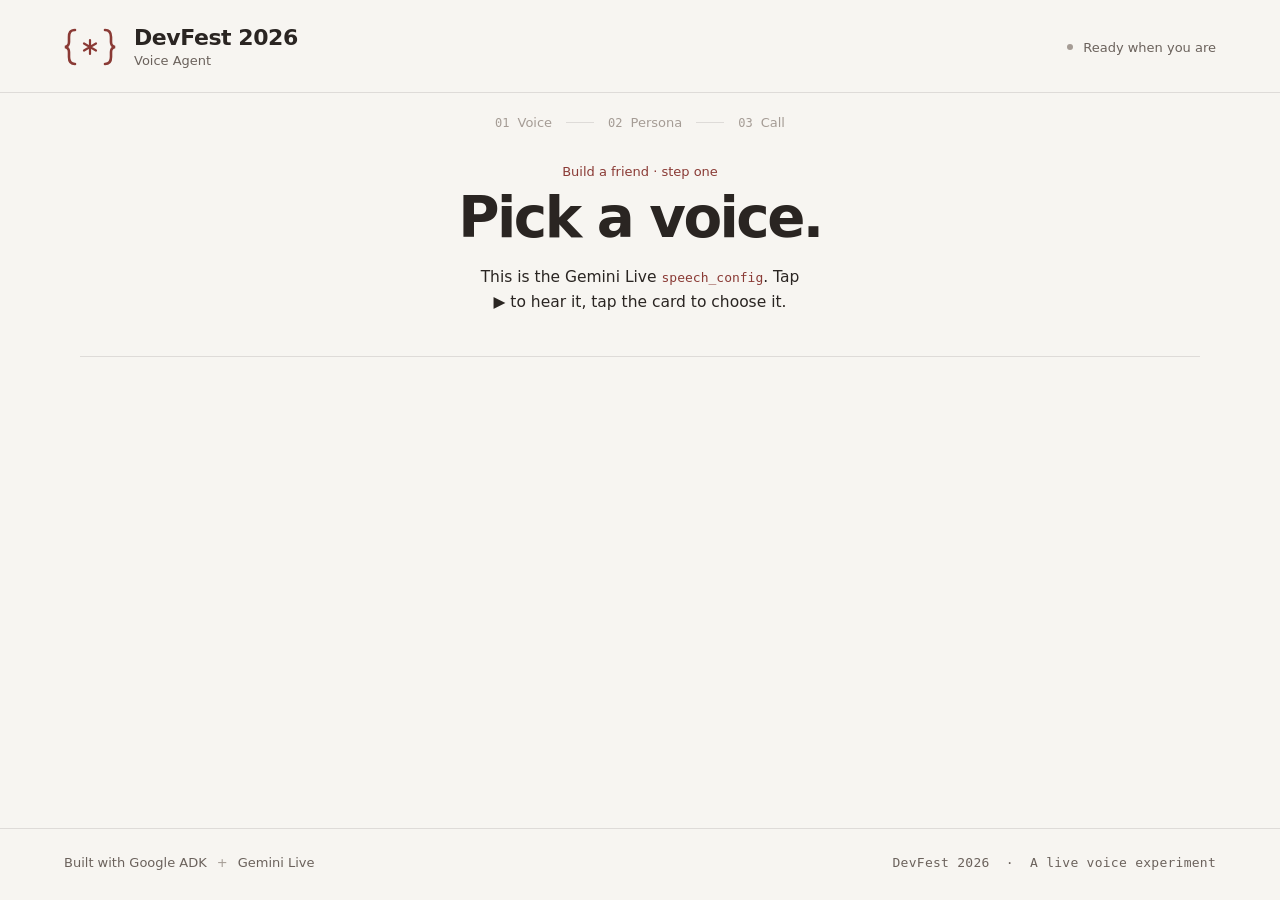
==== commit 1bc96310: "update to read me" ====
--- a/sparring/frontend/index.html
+++ b/sparring/frontend/index.html
@@ -38,7 +38,7 @@
   .nav > *:hover { color: var(--ink); }
   .nav .on { background: #fff; color: var(--ink); box-shadow: 0 1px 2px rgba(42,37,34,0.08); }
   .nav .arrow { font-size: 13px; opacity: .7; }
-  .status { justify-self: end; display: flex; align-items: center; gap: 10px; font-size: 13px; color: var(--muted); }
+  .status { grid-column: 3; justify-self: end; display: flex; align-items: center; gap: 10px; font-size: 13px; color: var(--muted); }
   .dot { width: 6px; height: 6px; border-radius: 50%; background: var(--faint); flex: none; }
   .dot.live { background: var(--ok); box-shadow: 0 0 0 3px rgba(79,122,82,0.15); }
   .dot.ring { background: var(--accent); animation: blink 1.2s ease-in-out infinite; }
@@ -131,7 +131,7 @@
   @keyframes sway { 0%,100% { transform: rotate(0); } 8% { transform: rotate(-3.5deg); } 16% { transform: rotate(3deg); } 24% { transform: rotate(-2deg); } 32% { transform: rotate(0); } }
   @keyframes ripple { from { transform: scale(.7); opacity: .9; } to { transform: scale(1.5); opacity: 0; } }
   @keyframes spin { to { transform: rotate(360deg); } }
-  .callout { position: absolute; left: calc(50% + 48px); top: 66%; background: none; border: 0; padding: 4px; font: inherit; font-size: 13px;
+  .callout { position: absolute; left: calc(50% + 96px); top: 46%; background: none; border: 0; padding: 4px; font: inherit; font-size: 13px;
     color: var(--accent); cursor: pointer; white-space: nowrap; }
   .callout:hover { text-decoration: underline; text-underline-offset: 3px; }
   .linestatus { display: flex; align-items: center; gap: 12px; margin-top: 18px; font-size: 13px; color: var(--muted); }
@@ -185,6 +185,10 @@
   .act .q { color: var(--muted); margin-top: 3px; }
   .act .r { margin-top: 4px; color: var(--ink); }
   .act .r.pending { color: var(--faint); font-style: italic; }
+  .mini { margin-top: 6px; padding: 10px 12px; border: 1px solid var(--line); border-radius: 10px; animation: rise .35s ease; }
+  .mini-big { font-weight: 600; font-size: 14px; line-height: 1.4; margin-bottom: 6px; }
+  .mini-row { display: flex; gap: 8px; color: var(--muted); font-size: 12.5px; padding-top: 3px; }
+  .mini-row span { flex: 0 0 64px; font-family: var(--mono); font-size: 11px; color: var(--accent); text-transform: uppercase; letter-spacing: .04em; padding-top: 1px; }
   .act.ok .v { color: var(--ok); } .act.blocked .v { color: var(--no); font-weight: 600; }
 
   /* ---------- footer ---------- */
@@ -213,7 +217,8 @@
   .friend .catch { font-size: 19px; font-style: italic; line-height: 1.45; font-family: Georgia, "Times New Roman", serif; }
   .friend .verdict { margin-top: 18px; font-size: 14.5px; font-weight: 600; color: var(--accent); }
   .friend .by { margin-top: 22px; padding-top: 14px; border-top: 1px solid var(--line); font-size: 12.5px; color: var(--muted); }
-  .friend img { position: absolute; right: 30px; bottom: -70px; height: 200px; opacity: .14; transform: rotate(12deg); pointer-events: none; }
+  .friend img { position: absolute; right: 30px; bottom: -70px; height: 200px; opacity: .1; transform: rotate(12deg); pointer-events: none; }
+  .friend > :not(img) { position: relative; }
   .card h2 { margin: 0; font-size: 22px; font-weight: 700; letter-spacing: -0.03em; }
   .card .sub { color: var(--muted); font-size: 14px; margin: 6px 0 0; line-height: 1.55; }
   .card .sub code { font-family: var(--mono); font-size: 12.5px; color: var(--accent); }
@@ -229,6 +234,34 @@
   .chip { white-space: nowrap; font-size: 13px; border: 1px solid var(--line); border-radius: 999px; padding: 5px 12px 5px 10px; display: inline-flex; gap: 8px; align-items: baseline; }
   .chip .mono { font-size: 11.5px; color: var(--accent); }
   .chip.off { color: var(--faint); border-style: dashed; }
+  /* landscape end card: the Friend Card on the left, superpowers + tool activity on the right */
+  .card { max-width: 1080px; display: grid; grid-template-columns: minmax(0, 1fr) minmax(0, 1.1fr); gap: 40px; align-items: stretch; }
+  .card-l, .card-r { min-width: 0; }
+  .card-r { display: flex; flex-direction: column; min-height: 0; border-left: 1px solid var(--line); padding-left: 40px; }
+  .card-r > .note:first-child { margin-top: 0; }
+  .card-r .calls { max-height: 46vh; overflow-y: auto; }
+  .card-r .made { margin-top: auto; }
+  .card-r .made + .actions { margin-top: 18px; }
+  @media (max-width: 860px) {
+    .card { grid-template-columns: 1fr; gap: 0; max-width: 560px; }
+    .card-r { border-left: 0; padding-left: 0; margin-top: 16px; }
+    .card-r .calls { max-height: none; }
+  }
+  .card-brand { margin: 0 0 22px; }
+  .card-brand-t { font-size: 26px; font-weight: 700; letter-spacing: -0.04em; }
+  .card-brand-s { font-size: 13px; color: var(--muted); margin-top: 2px; }
+  .friend.pending .name { color: var(--faint); font-size: 26px; }
+  .calls { list-style: none; margin: 8px 0 0; padding: 0; border-top: 1px solid var(--line); }
+  .calls li { display: flex; gap: 12px; padding: 9px 0; border-bottom: 1px dashed var(--line); font-size: 13px; line-height: 1.45; word-break: break-word; }
+  .calls li .t { flex: 0 0 44px; font-family: var(--mono); font-size: 11.5px; color: var(--faint); padding-top: 2px; }
+  .calls li code { font-family: var(--mono); font-size: 12.5px; color: var(--accent); }
+  .calls li .q { color: var(--muted); }
+  .calls li .r { color: var(--ink); margin-top: 2px; }
+  .calls li .ms { font-family: var(--mono); font-size: 11.5px; color: var(--faint); }
+  .calls li.blocked .r { color: var(--no); }
+  .calls li.none { color: var(--faint); }
+  .card .note > span em { font-style: normal; font-family: var(--mono); color: var(--faint); margin-left: 6px; }
+  .made { margin-top: 22px; padding-top: 14px; border-top: 1px solid var(--line); font-family: var(--mono); font-size: 12px; color: var(--muted); }
   .card .actions { display: flex; gap: 12px; margin-top: 30px; flex-wrap: wrap; align-items: center; }
   .card .actions button.primary { margin-top: 0; }
   .card .idle { margin-left: auto; font-family: var(--mono); font-size: 12px; color: var(--faint); }
@@ -261,7 +294,7 @@
       </svg>
       <div><div class="t">DevFest 2026</div><div class="s">Voice Agent</div></div>
     </div>
-    <nav class="nav" aria-label="Sections">
+    <nav class="nav" id="nav" aria-label="Sections" hidden>
       <button class="on" id="nav-voice" type="button">Voice</button>
       <a id="nav-arch" target="_blank" rel="noopener" hidden>Architecture <span class="arrow">↗</span></a>
       <a id="nav-slides" target="_blank" rel="noopener" hidden>Slides <span class="arrow">↗</span></a>
@@ -293,7 +326,7 @@
     <section class="pickscreen wrap" id="s-persona" hidden>
       <p class="eyebrow">Build a friend · step two</p>
       <h1>Pick a persona.</h1>
-      <p class="lede">This is the agent's <code>instruction</code>. Every persona gets the same superpowers, and decides by itself when to use them.</p>
+      <p class="lede">This is the agent's <code>instruction</code>. Each persona brings its own superpowers, and decides by itself when to use them.</p>
       <div class="cards" id="persona-cards"></div>
       <button class="back" id="back-voice" type="button">← Change voice</button>
     </section>
@@ -356,7 +389,12 @@
 
   <div class="card-wrap" id="card" role="dialog" aria-modal="true" aria-labelledby="card-title">
     <div class="card">
-      <div class="friend" id="friend-card" hidden>
+     <div class="card-l">
+      <div class="card-brand">
+        <div class="card-brand-t">Build A Friend</div>
+        <div class="card-brand-s">Conversational Voice Agents on Google ADK &amp; Gemini Live</div>
+      </div>
+      <div class="friend" id="friend-card">
         <img src="/assets/phone.png" alt="" />
         <div class="k"><span>Friend card</span><span class="mono">DevFest 2026</span></div>
         <div class="name" id="fc-name"></div>
@@ -374,12 +412,17 @@
         <div class="note good" id="card-good"></div>
         <div class="note fix" id="card-fix"></div>
       </div>
-      <div class="note"><span>Superpowers used</span><div class="chips" id="card-tools"></div></div>
+     </div>
+     <div class="card-r">
+      <div class="note"><span>Superpowers</span><div class="chips" id="card-tools"></div></div>
+      <div class="note"><span>Tool activity <em id="card-activity-count"></em></span><ol class="calls" id="card-activity"></ol></div>
+      <div class="made">DevFest 2026 &nbsp;·&nbsp; Built by Jean Tay</div>
       <div class="actions">
         <button class="primary" id="again" type="button">Next visitor</button>
         <button class="primary ghost" id="close" type="button">See the conversation</button>
         <span class="idle" id="idle"></span>
       </div>
+     </div>
     </div>
   </div>
 
